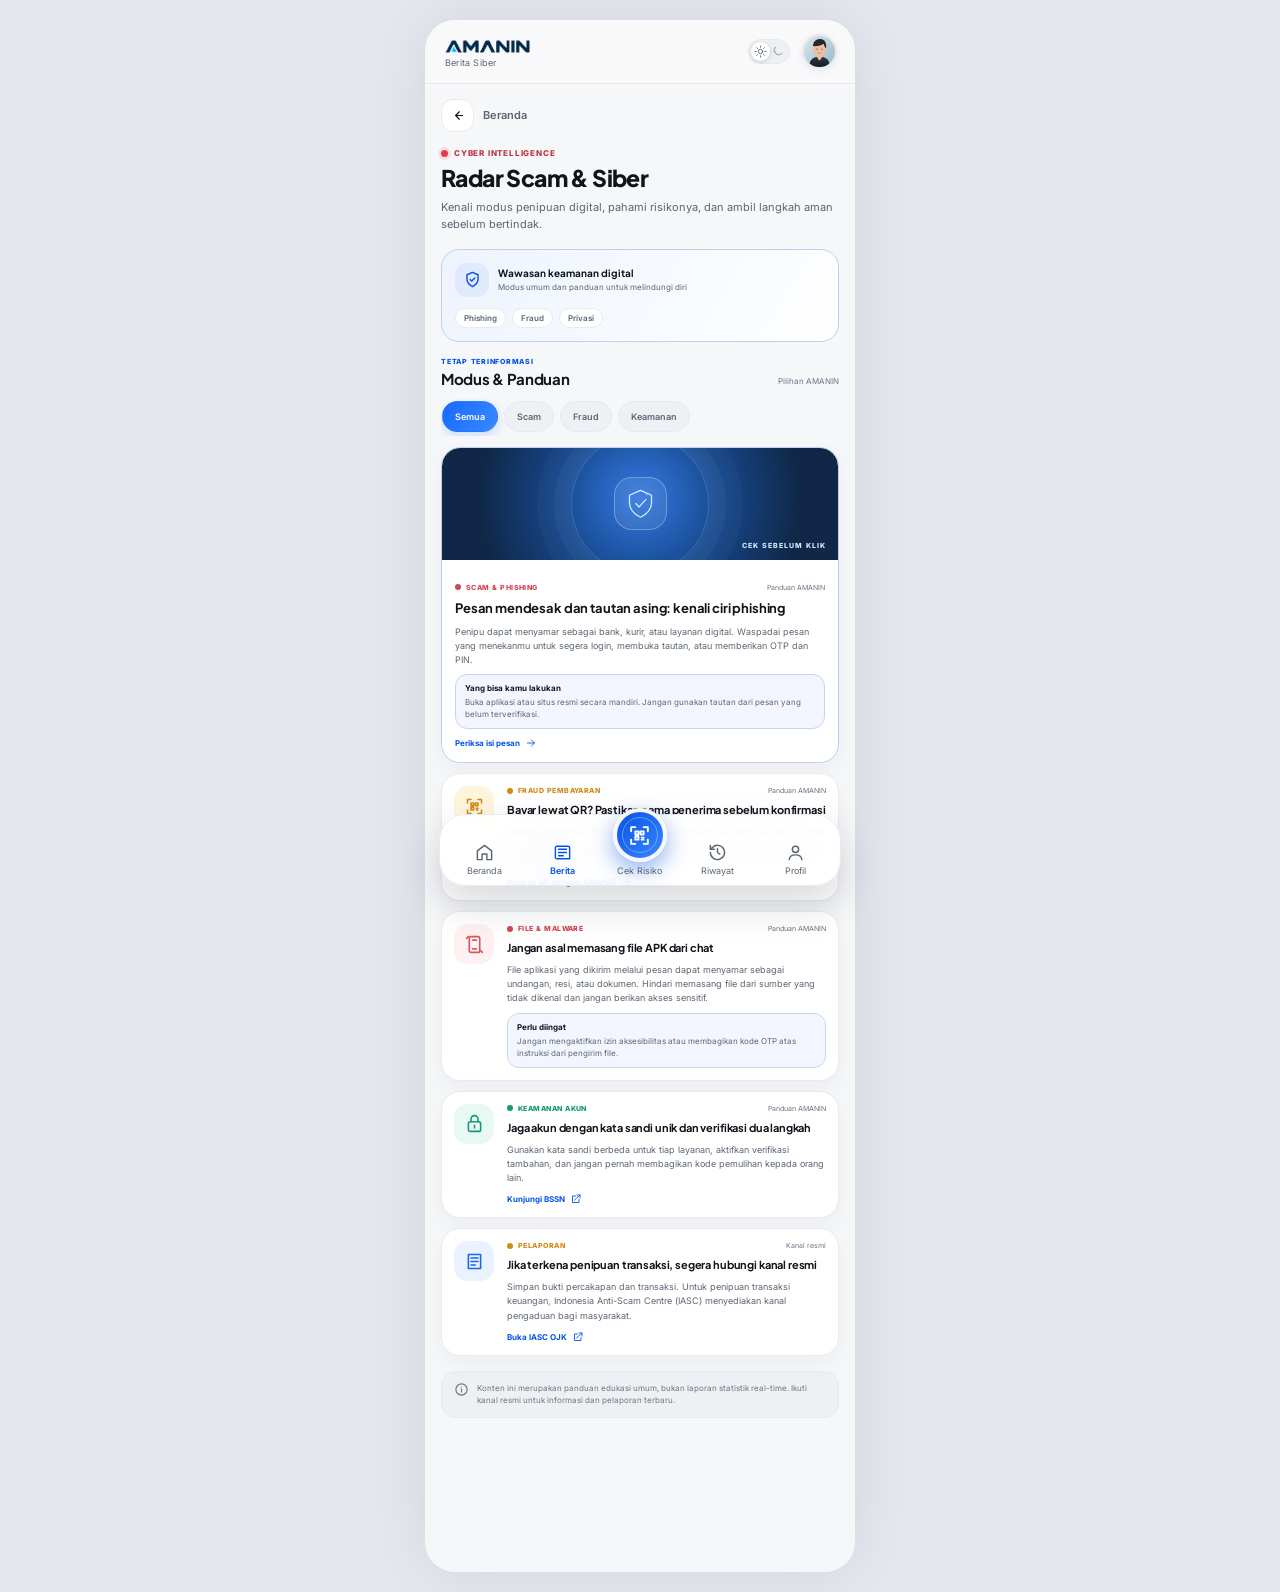
==== berita.html @ 4732bcdd "banyak" ====
<!doctype html>
<html lang="id">
  <head>
    <meta charset="utf-8">
    <meta name="viewport" content="width=device-width, initial-scale=1">
    <meta name="theme-color" content="#080b10" media="(prefers-color-scheme: dark)">
    <meta name="theme-color" content="#f6f7f9" media="(prefers-color-scheme: light)">
    <meta name="description" content="Radar scam, fraud, phishing, dan panduan keamanan digital dari AMANIN.">
    <title>Berita Siber — AMANIN</title>
    <link rel="preconnect" href="https://fonts.googleapis.com">
    <link rel="preconnect" href="https://fonts.gstatic.com" crossorigin>
    <link href="https://fonts.googleapis.com/css2?family=Inter:wght@400;500;600;700&family=Plus+Jakarta+Sans:wght@500;600;700;800&display=swap" rel="stylesheet">
    <link rel="stylesheet" href="css/styles.css">
    <link rel="stylesheet" href="css/news.css">
    <link rel="stylesheet" href="css/auth.css">
  </head>
  <body>
    <div class="app news-app">
      <input class="theme-checkbox" type="checkbox" id="theme-toggle">
      <script>try{if(localStorage.getItem("amanin_theme")==="dark")document.getElementById("theme-toggle").checked=true;}catch(e){}</script>
      <header class="topbar">
        <a class="brand" href="dashboard.html" aria-label="AMANIN, kembali ke beranda">
          <span class="brand-logo-frame"><img class="brand-logo" src="assets/amanin-wordmark-transparent.png" alt="AMANIN"></span>
          <span class="brand-copy"><small>Berita Siber</small></span>
        </a>
        <div class="topbar-actions">
          <label class="theme-toggle" for="theme-toggle" title="Mode gelap">
            <span class="theme-switch" aria-hidden="true">
              <svg class="sun-icon" viewBox="0 0 24 24"><circle cx="12" cy="12" r="4"/><path d="M12 2v2m0 16v2M4.93 4.93l1.42 1.42m11.3 11.3 1.42 1.42M2 12h2m16 0h2M4.93 19.07l1.42-1.42m11.3-11.3 1.42-1.42"/></svg>
              <svg class="moon-icon" viewBox="0 0 24 24"><path d="M20.5 15.5A8.5 8.5 0 0 1 8.5 3.5 8.5 8.5 0 1 0 20.5 15.5Z"/></svg>
              <span class="switch-knob"></span>
            </span>
          </label>
          <a class="profile" href="dashboard.html#profil" aria-label="Buka profil"><img src="assets/avatar.svg" alt=""></a>
        </div>
      </header>

      <main class="news-main">
        <div class="news-content">
          <a class="back-link" href="dashboard.html">
            <svg viewBox="0 0 24 24" aria-hidden="true"><path d="m15 18-6-6 6-6"/><path d="M9 12h11"/></svg>
            <span>Beranda</span>
          </a>

          <section class="news-intro" aria-labelledby="news-page-title">
            <span class="news-live-label"><i></i> CYBER INTELLIGENCE</span>
            <h1 id="news-page-title">Radar Scam &amp; Siber</h1>
            <p>Kenali modus penipuan digital, pahami risikonya, dan ambil langkah aman sebelum bertindak.</p>
          </section>

          <section class="news-briefing" aria-label="Ringkasan kategori berita">
            <div class="briefing-heading">
              <span class="briefing-icon"><svg viewBox="0 0 24 24" aria-hidden="true"><path d="M12 3 19 6v5c0 4.6-2.9 7.8-7 10-4.1-2.2-7-5.4-7-10V6l7-3Z"/><path d="m9 12 2 2 4-4"/></svg></span>
              <span><strong>Wawasan keamanan digital</strong><small>Modus umum dan panduan untuk melindungi diri</small></span>
            </div>
            <div class="briefing-tags"><span>Phishing</span><span>Fraud</span><span>Privasi</span></div>
          </section>

          <section class="news-feed" aria-labelledby="news-feed-title">
            <div class="news-feed-heading">
              <div><span class="news-kicker">TETAP TERINFORMASI</span><h2 id="news-feed-title">Modus &amp; Panduan</h2></div>
              <span class="news-feed-note">Pilihan AMANIN</span>
            </div>
            <div class="news-filters" role="group" aria-label="Filter berita">
              <button class="news-filter is-active" type="button" data-filter="all" aria-pressed="true">Semua</button>
              <button class="news-filter" type="button" data-filter="scam" aria-pressed="false">Scam</button>
              <button class="news-filter" type="button" data-filter="fraud" aria-pressed="false">Fraud</button>
              <button class="news-filter" type="button" data-filter="security" aria-pressed="false">Keamanan</button>
            </div>

            <div class="news-article-list" id="news-article-list">
              <article class="news-article news-article-featured" data-category="scam">
                <div class="article-visual article-visual-phishing" aria-hidden="true">
                  <span class="article-visual-orbit"></span><svg viewBox="0 0 48 48"><path d="M24 5 40 12v11c0 10-6.6 16.4-16 21C14.6 39.4 8 33 8 23V12l16-7Z"/><path d="m17 24 5 5 10-11"/><path d="M33 11h.01"/></svg>
                  <span class="visual-caption">CEK SEBELUM KLIK</span>
                </div>
                <div class="article-body">
                  <div class="article-meta"><span class="article-category category-scam"><i></i> SCAM &amp; PHISHING</span><span>Panduan AMANIN</span></div>
                  <h3>Pesan mendesak dan tautan asing: kenali ciri phishing</h3>
                  <p>Penipu dapat menyamar sebagai bank, kurir, atau layanan digital. Waspadai pesan yang menekanmu untuk segera login, membuka tautan, atau memberikan OTP dan PIN.</p>
                  <div class="article-takeaway"><strong>Yang bisa kamu lakukan</strong><span>Buka aplikasi atau situs resmi secara mandiri. Jangan gunakan tautan dari pesan yang belum terverifikasi.</span></div>
                  <a class="article-action" href="scan.html?mode=chat">Periksa isi pesan<svg viewBox="0 0 24 24" aria-hidden="true"><path d="M5 12h14m-6-6 6 6-6 6"/></svg></a>
                </div>
              </article>

              <article class="news-article" data-category="fraud">
                <div class="article-icon article-icon-qr" aria-hidden="true"><svg viewBox="0 0 24 24"><path d="M4 8V4h4m8 0h4v4M4 16v4h4m8 0h4v-4M8 8h3v3H8zm5 0h3v3h-3zm-5 5h3v3H8zm6 1h2m-2 2h2"/></svg></div>
                <div class="article-body">
                  <div class="article-meta"><span class="article-category category-fraud"><i></i> FRAUD PEMBAYARAN</span><span>Panduan AMANIN</span></div>
                  <h3>Bayar lewat QR? Pastikan nama penerima sebelum konfirmasi</h3>
                  <p>Setelah memindai QR, cocokkan nama merchant dan nominal yang muncul di aplikasi pembayaran. Batalkan transaksi jika informasinya berbeda atau terasa janggal.</p>
                  <a class="article-action" href="scan.html?mode=qr">Periksa QR dengan AMANIN<svg viewBox="0 0 24 24" aria-hidden="true"><path d="M5 12h14m-6-6 6 6-6 6"/></svg></a>
                </div>
              </article>

              <article class="news-article" data-category="scam">
                <div class="article-icon article-icon-app" aria-hidden="true"><svg viewBox="0 0 24 24"><rect x="6" y="3" width="12" height="18" rx="2"/><path d="M10 7h4m-4 10h4"/><path d="m3 5 2-2m14 16 2 2"/></svg></div>
                <div class="article-body">
                  <div class="article-meta"><span class="article-category category-scam"><i></i> FILE &amp; MALWARE</span><span>Panduan AMANIN</span></div>
                  <h3>Jangan asal memasang file APK dari chat</h3>
                  <p>File aplikasi yang dikirim melalui pesan dapat menyamar sebagai undangan, resi, atau dokumen. Hindari memasang file dari sumber yang tidak dikenal dan jangan berikan akses sensitif.</p>
                  <div class="article-takeaway"><strong>Perlu diingat</strong><span>Jangan mengaktifkan izin aksesibilitas atau membagikan kode OTP atas instruksi dari pengirim file.</span></div>
                </div>
              </article>

              <article class="news-article" data-category="security">
                <div class="article-icon article-icon-lock" aria-hidden="true"><svg viewBox="0 0 24 24"><rect x="5" y="10" width="14" height="11" rx="2"/><path d="M8 10V7a4 4 0 0 1 8 0v3m-4 4v3"/></svg></div>
                <div class="article-body">
                  <div class="article-meta"><span class="article-category category-security"><i></i> KEAMANAN AKUN</span><span>Panduan AMANIN</span></div>
                  <h3>Jaga akun dengan kata sandi unik dan verifikasi dua langkah</h3>
                  <p>Gunakan kata sandi berbeda untuk tiap layanan, aktifkan verifikasi tambahan, dan jangan pernah membagikan kode pemulihan kepada orang lain.</p>
                  <a class="article-action" href="https://www.bssn.go.id/" target="_blank" rel="noopener noreferrer">Kunjungi BSSN<svg viewBox="0 0 24 24" aria-hidden="true"><path d="M14 4h6v6m-11 4L20 4"/><path d="M18 13v6H5V6h6"/></svg></a>
                </div>
              </article>

              <article class="news-article" data-category="fraud">
                <div class="article-icon article-icon-report" aria-hidden="true"><svg viewBox="0 0 24 24"><path d="M5 4h14v16H5z"/><path d="M8 8h8m-8 4h8m-8 4h5"/></svg></div>
                <div class="article-body">
                  <div class="article-meta"><span class="article-category category-fraud"><i></i> PELAPORAN</span><span>Kanal resmi</span></div>
                  <h3>Jika terkena penipuan transaksi, segera hubungi kanal resmi</h3>
                  <p>Simpan bukti percakapan dan transaksi. Untuk penipuan transaksi keuangan, Indonesia Anti-Scam Centre (IASC) menyediakan kanal pengaduan bagi masyarakat.</p>
                  <a class="article-action" href="https://iasc.ojk.go.id/" target="_blank" rel="noopener noreferrer">Buka IASC OJK<svg viewBox="0 0 24 24" aria-hidden="true"><path d="M14 4h6v6m-11 4L20 4"/><path d="M18 13v6H5V6h6"/></svg></a>
                </div>
              </article>
            </div>
            <p class="news-empty is-hidden" id="news-empty" role="status">Belum ada artikel pada kategori ini.</p>
          </section>

          <aside class="news-source-note">
            <svg viewBox="0 0 24 24" aria-hidden="true"><circle cx="12" cy="12" r="9"/><path d="M12 11v5m0-8h.01"/></svg>
            <p>Konten ini merupakan panduan edukasi umum, bukan laporan statistik real-time. Ikuti kanal resmi untuk informasi dan pelaporan terbaru.</p>
          </aside>
        </div>
      </main>

      <nav class="bottom-nav" aria-label="Navigasi utama">
        <a class="nav-item" href="dashboard.html"><svg viewBox="0 0 24 24"><path d="m3 10 9-7 9 7v11h-6v-7H9v7H3V10Z"/></svg><span>Beranda</span></a>
        <a class="nav-item selected" href="berita.html" aria-current="page"><svg viewBox="0 0 24 24"><path d="M5 4h14a2 2 0 0 1 2 2v14H5a2 2 0 0 1-2-2V6a2 2 0 0 1 2-2Z"/><path d="M7 8h10M7 12h10m-10 4h6"/></svg><span>Berita</span></a>
        <a class="nav-item scan-nav" href="scan.html?mode=qr" aria-label="Cek Risiko"><span class="scan-nav-icon"><svg viewBox="0 0 24 24"><path d="M4 8V4h4m8 0h4v4M4 16v4h4m8 0h4v-4M8 8h3v3H8zm5 0h3v3h-3zm-5 5h3v3H8zm6 1h2m-2 2h2"/></svg></span><span>Cek Risiko</span></a>
        <a class="nav-item" href="riwayat.html"><svg viewBox="0 0 24 24"><path d="M3 12a9 9 0 1 0 2.6-6.4L3 8"/><path d="M3 3v5h5m4-1v5l3 2"/></svg><span>Riwayat</span></a>
        <a class="nav-item" href="dashboard.html#profil"><svg viewBox="0 0 24 24"><circle cx="12" cy="8" r="4"/><path d="M4 21c.5-4.2 3.1-6 8-6s7.5 1.8 8 6"/></svg><span>Profil</span></a>
      </nav>
    </div>
    <script defer src="js/ui.js"></script>
    <script defer src="js/news.js"></script>
  </body>
</html>
---- css/styles.css ----
:root {
  color-scheme: light;

  /* -- surfaces -- */
  --bg: #f6f7f9;
  --surface: #ffffff;
  --surface-strong: #ffffff;
  --surface-soft: #eef1f4;
  --surface-tint: #e4f7f3;
  --safety-tint: #eaf8f5;
  --header-surface: #f9fafbd9;
  --nav-surface: #ffffffd9;
  --card: #ffffff;
  --border: #e7eaee;
  --line: #e9ecf0;

  /* -- ink -- */
  --ink: #10151c;
  --muted: #5b6573;
  --text-muted: #5b6573;
  --text-subtle: #6b7484;

  /* -- blue brand accents; green is reserved for safe-status indicators -- */
  --cyan: #0752e7;
  --emerald: #0d9d79;
  --accent-grad: linear-gradient(135deg, #0752e7, #3887ff);
  --accent-grad-soft: linear-gradient(135deg, #0752e730, #3887ff30);
  --danger: #dc2b4e;
  --danger-tint: #fde9ed;
  --alert-bg: linear-gradient(120deg,#e7f0ff,#f1f6ff);
  --alert-ink: #14243c;
  --alert-border: #cbdaf0;
  --alert-meta: #0752e7;
  --alert-tag-bg: #d9e7fb;
  --alert-tag-ink: #344761;
  --alert-chevron: #4f6580;

  --shadow-color: 16, 24, 39;

  font-family: "Inter", Arial, sans-serif;
  font-synthesis: none;
  text-rendering: optimizeLegibility;
  -webkit-font-smoothing: antialiased;
  -moz-osx-font-smoothing: grayscale;
}

* { box-sizing: border-box; }
html { min-width: 320px; scroll-behavior: smooth; }
body { margin: 0; color: var(--ink); background: #e4e8ee; }
a { color: inherit; text-decoration: none; }
svg { display: block; width: 1.3rem; height: 1.3rem; fill: none; stroke: currentColor; stroke-width: 1.8; stroke-linecap: round; stroke-linejoin: round; }

@media (prefers-reduced-motion: reduce) {
  * { animation-duration: .001ms !important; animation-iteration-count: 1 !important; transition-duration: .001ms !important; scroll-behavior: auto !important; }
}

.app {
  width: min(100%, 430px);
  min-height: 100vh;
  min-height: 100dvh;
  margin: 0 auto;
  position: relative;
  overflow: clip;
  color: var(--ink);
  background: var(--bg);
  box-shadow: 0 0 60px rgba(8, 11, 16, .08);
}
.theme-checkbox {
  position: absolute;
  width: 1px;
  height: 1px;
  overflow: hidden;
  clip: rect(0,0,0,0);
  white-space: nowrap;
  clip-path: inset(50%);
}

/* -------- dark mode: deep slate canvas with blue brand accents -------- */
.app:has(#theme-toggle:checked) {
  color-scheme: dark;
  --bg: #080b10;
  --surface: #0f141b;
  --surface-strong: #121823;
  --surface-soft: #11161f;
  --surface-tint: #101f3d;
  --safety-tint: #10203a;
  --header-surface: #0a0e14d9;
  --nav-surface: #0c1119d9;
  --card: #121825;
  --border: #1d2531;
  --line: #1d2531;

  --ink: #eef3f8;
  --muted: #8c99a9;
  --text-muted: #94a1b1;
  --text-subtle: #8290a1;

  --cyan: #58a0ff;
  --emerald: #3ce8ac;
  --accent-grad: linear-gradient(135deg, #1769ff, #55a5ff);
  --accent-grad-soft: linear-gradient(135deg, #1769ff30, #55a5ff20);
  --danger: #ff5c7a;
  --danger-tint: #2a131a;
  --alert-bg: linear-gradient(120deg,#0b1220,#0d1a2c);
  --alert-ink: #eef4fa;
  --alert-border: #1b2d44;
  --alert-meta: #58a0ff;
  --alert-tag-bg: #ffffff16;
  --alert-tag-ink: #c6d3e3;
  --alert-chevron: #7f93ab;

  --shadow-color: 0, 0, 0;
}

/* -------- type scale -------- */
.welcome h1, .section-heading h2, .hero-card h2, .insight-title h2,
.safety-heading strong, .category-card strong, .recent-copy strong,
.education-copy strong, .score-ring span {
  font-family: "Plus Jakarta Sans", sans-serif;
}

.topbar {
  height: 64px;
  position: sticky;
  z-index: 5;
  top: 0;
  display: flex;
  align-items: center;
  justify-content: space-between;
  padding: 0 20px;
  background: var(--header-surface);
  border-bottom: 1px solid var(--border);
  backdrop-filter: blur(20px) saturate(140%);
  -webkit-backdrop-filter: blur(20px) saturate(140%);
}
.brand { display: flex; flex-direction: column; align-items: flex-start; gap: 3px; }
.brand-logo-frame { display: block; padding: 2px 0; }
.brand-logo { display: block; width: 92px; height: auto; }
#theme-toggle:checked ~ .topbar .brand-logo { filter: brightness(0) saturate(100%) invert(37%) sepia(92%) saturate(3310%) hue-rotate(211deg) brightness(101%) contrast(104%); }
.brand-copy { display: grid; gap: 2px; }
.brand-copy small { display: flex; align-items: center; gap: 6px; color: var(--text-muted); font-size: 9px; letter-spacing: .2px; line-height: 1; }
.brand-copy i { width: 6px; height: 6px; border-radius: 50%; background: var(--cyan); box-shadow: 0 0 6px color-mix(in srgb, var(--cyan) 70%, transparent); }
.active-pill i { width: 6px; height: 6px; border-radius: 50%; background: var(--emerald); box-shadow: 0 0 6px color-mix(in srgb, var(--emerald) 70%, transparent); }
.topbar-actions { display: flex; align-items: center; gap: 14px; }
.theme-toggle { display: flex; align-items: center; color: var(--text-muted); cursor: pointer; user-select: none; }
.theme-switch { position: relative; width: 42px; height: 25px; display: flex; align-items: center; justify-content: space-between; padding: 0 5px; border: 1px solid var(--border); border-radius: 20px; background: var(--surface-soft); transition: background .25s, border-color .25s; }
.theme-switch svg { position: relative; z-index: 1; width: 13px; height: 13px; color: #596a83; }
.moon-icon { opacity: .5; }
.switch-knob { position: absolute; top: 2px; left: 2px; width: 19px; height: 19px; border-radius: 50%; background: white; box-shadow: 0 1px 4px rgba(16,21,28,.18); transition: transform .25s cubic-bezier(.4,0,.2,1); }
#theme-toggle:checked ~ .topbar .theme-switch { border-color: #27384a; background: #152130; }
#theme-toggle:checked ~ .topbar .switch-knob { transform: translateX(17px); background: #1b2635; box-shadow: 0 0 0 1px #58a0ff40, 0 1px 4px rgba(0,0,0,.3); }
#theme-toggle:checked ~ .topbar .sun-icon { opacity: .4; color: #6c7a8c; }
#theme-toggle:checked ~ .topbar .moon-icon { opacity: 1; color: #58a0ff; }
#theme-toggle:focus-visible ~ .topbar .theme-toggle { outline: 2px solid var(--cyan); outline-offset: 4px; border-radius: 5px; }
.landing-return { width: 31px; height: 31px; display: grid; flex: 0 0 auto; place-items: center; border: 1px solid var(--border); border-radius: 50%; color: var(--text-muted); background: var(--surface-soft); transition: color .2s, border-color .2s, transform .2s; }
.landing-return svg { width: 15px; height: 15px; }
.landing-return:hover { color: var(--cyan); border-color: var(--cyan); transform: translateY(-1px); }
.landing-return:focus-visible { outline: 2px solid var(--cyan); outline-offset: 3px; }
.profile { width: 31px; height: 31px; overflow: hidden; border-radius: 50%; box-shadow: 0 0 0 2px var(--border), 0 2px 8px rgba(var(--shadow-color), .12); }
.profile img { width: 100%; height: 100%; display: block; }

main { padding-bottom: 128px; }
.back-link { width: fit-content; min-height: 36px; display: inline-flex; align-items: center; gap: 9px; color: var(--text-muted); font-size: 11px; font-weight: 600; transition: color .2s; }
.back-link:hover { color: var(--cyan); }
.back-link svg { box-sizing: content-box; width: 15px; height: 15px; padding: 8px; border: 1px solid var(--border); border-radius: 12px; color: var(--ink); background: var(--surface-strong); transition: transform .2s, border-color .2s, color .2s; }
.back-link:hover svg { transform: translateX(-2px); border-color: var(--cyan); color: var(--cyan); }
.page-content { display: flex; flex-direction: column; gap: 22px; padding: 14px 16px 28px; }

.welcome { display: flex; justify-content: space-between; align-items: center; gap: 12px; min-height: 38px; }
.welcome h1 { font-size: 22px; font-weight: 700; line-height: 1.3; letter-spacing: -.5px; }
.welcome h1 span { display: inline-block; font-size: 20px; }
.welcome p { margin: 4px 0 0; color: var(--text-muted); font-size: 13px; line-height: 1.5; letter-spacing: .1px; }
.shield-badge { position: relative; flex: 0 0 44px; width: 44px; height: 44px; display: grid; place-items: center; border-radius: 16px; color: var(--cyan); background: var(--surface-tint); box-shadow: inset 0 0 0 1px color-mix(in srgb, var(--cyan) 22%, transparent); }
.shield-badge svg { width: 22px; height: 22px; }
.shield-badge i { position: absolute; top: -2px; right: -2px; width: 12px; height: 12px; border: 2px solid var(--bg); border-radius: 50%; background: var(--accent-grad); }

/* -------- bento cards: consistent rounded-3xl + floating shadow -------- */
.safety-card, .category-card, .recent-card, .insight-card, .education-card, .hero-card {
  box-shadow:
    0 1px 2px rgba(var(--shadow-color), .04),
    0 10px 24px rgba(var(--shadow-color), .06),
    0 28px 48px -16px rgba(var(--shadow-color), .10);
}
.app:has(#theme-toggle:checked) .safety-card,
.app:has(#theme-toggle:checked) .category-card,
.app:has(#theme-toggle:checked) .recent-card,
.app:has(#theme-toggle:checked) .insight-card,
.app:has(#theme-toggle:checked) .education-card {
  box-shadow:
    0 1px 0 rgba(255,255,255,.02) inset,
    0 14px 30px rgba(0,0,0,.35),
    0 30px 60px -20px rgba(0,0,0,.5);
}

.safety-card { min-height: 78px; display: flex; align-items: center; gap: 13px; padding: 14px 16px; border-radius: 24px; border: 1px solid var(--border); background: linear-gradient(120deg, var(--surface-strong) 46%, var(--safety-tint)); }
.score-ring { flex: 0 0 44px; width: 44px; height: 44px; display: grid; place-items: center; border-radius: 50%; background: conic-gradient(var(--cyan) 0 345deg, var(--border) 345deg); position: relative; color: var(--ink); font: 700 13px "Plus Jakarta Sans",sans-serif; }
.score-ring::before { content: ""; position: absolute; inset: 3px; border-radius: inherit; background: var(--surface-strong); }
.score-ring span { position: relative; font-variant-numeric: tabular-nums; }
.safety-copy { min-width: 0; flex: 1; }
.safety-heading { display: flex; align-items: center; gap: 7px; flex-wrap: wrap; }
.safety-heading strong { font-size: 13px; font-weight: 600; }
.active-pill { display: inline-flex; align-items: center; gap: 5px; padding: 4px 9px; border-radius: 20px; color: var(--emerald); background: color-mix(in srgb, var(--emerald) 14%, transparent); font-size: 9px; font-weight: 700; letter-spacing: .2px; white-space: nowrap; }
.active-pill i { width: 5px; height: 5px; }
.safety-copy p { margin: 4px 0 0; color: var(--text-subtle); font-size: 11px; letter-spacing: .1px; }
.safety-copy p .inline-icon { width: 13px; height: 13px; display: inline-block; margin: 0 3px -2px 0; }
.info-button { flex: 0 0 30px; width: 30px; height: 30px; display: grid; place-items: center; border-radius: 50%; color: var(--text-muted); background: var(--surface-soft); border: 1px solid var(--border); font: 600 14px "Plus Jakarta Sans",sans-serif; }

.alert-banner { min-height: 54px; display: flex; align-items: center; gap: 11px; padding: 9px 11px; border: 1px solid var(--alert-border); border-radius: 30px; color: var(--alert-ink); background: var(--alert-bg); box-shadow: inset 0 0 0 1px #ffffff24, 0 10px 24px rgba(5,10,20,.08); }
.alert-icon { flex: 0 0 32px; width: 32px; height: 32px; display: grid; place-items: center; border-radius: 50%; color: #fff; background: linear-gradient(135deg, #ff6b81, #dc2b4e); }
.alert-icon svg { width: 19px; height: 19px; }
.alert-copy { display: grid; min-width: 0; flex: 1; gap: 2px; }
.alert-meta { display: flex; align-items: center; gap: 7px; }
.alert-meta strong { color: var(--alert-meta); font-size: 9px; font-weight: 700; letter-spacing: .4px; }
.alert-meta small { padding: 2px 7px; border-radius: 8px; color: var(--alert-tag-ink); background: var(--alert-tag-bg); font-size: 8px; }
.alert-text { overflow: hidden; font-size: 10px; font-weight: 600; letter-spacing: .1px; text-overflow: ellipsis; white-space: nowrap; }
.chevron { color: var(--alert-chevron); }
.chevron svg { width: 17px; height: 17px; }

/* -------- hero scan card -------- */
.hero-card { position: relative; overflow: hidden; min-height: 240px; padding: 24px; border: 1px solid #16304a; border-radius: 28px; color: white; background:
    radial-gradient(120% 140% at 0% 0%, #102c57 0%, transparent 55%),
    linear-gradient(135deg, #060d16 0%, #0a1a2a 55%, #102b54 100%); }
.hero-glow { position: absolute; width: 220px; height: 220px; top: -80px; right: -60px; border-radius: 50%; background: radial-gradient(circle, #2878ff40, transparent 70%); filter: blur(30px); }
.hero-content { position: relative; z-index: 1; }
.ai-label { display: inline-flex; align-items: center; gap: 6px; padding: 5px 11px; border-radius: 20px; color: #e0ebff; background: #ffffff14; border: 1px solid #ffffff1f; font-size: 10px; font-weight: 600; letter-spacing: .2px; }
.ai-label svg { width: 14px; height: 14px; color: #72aeff; }
.hero-card h2 { margin-top: 14px; font-size: 20px; font-weight: 700; line-height: 1.35; letter-spacing: -.3px; }
.hero-card p { max-width: 335px; margin: 10px 0 20px; color: #b9c8db; font-size: 13px; line-height: 1.55; letter-spacing: .1px; }

/* -------- glass CTA with gradient border + micro-interaction -------- */
.scan-button {
  position: relative;
  isolation: isolate;
  min-height: 50px;
  display: flex;
  justify-content: center;
  align-items: center;
  gap: 9px;
  border-radius: 26px;
  background: linear-gradient(135deg, #ffffff1c, #ffffff08);
  backdrop-filter: blur(10px);
  -webkit-backdrop-filter: blur(10px);
  color: white;
  font-size: 13.5px;
  font-weight: 700;
  letter-spacing: .15px;
  box-shadow: 0 10px 28px rgba(14, 40, 60, .4);
  transition: transform .18s cubic-bezier(.4,0,.2,1), box-shadow .18s ease;
}
.scan-button::before {
  content: "";
  position: absolute;
  inset: -1px;
  border-radius: inherit;
  padding: 1.4px;
  background: linear-gradient(135deg, #2878ff, #74b5ff);
  -webkit-mask: linear-gradient(#fff 0 0) content-box, linear-gradient(#fff 0 0);
  -webkit-mask-composite: xor;
  mask-composite: exclude;
  pointer-events: none;
}
.scan-button svg { width: 16px; height: 16px; color: #72aeff; }
.scan-button:hover { transform: translateY(-3px); box-shadow: 0 16px 34px rgba(40, 120, 255, .22); }
.scan-button:active { transform: translateY(-1px) scale(.95); }
.app:not(:has(#theme-toggle:checked)) .scan-button { color: #fff; background: linear-gradient(120deg,#32bdf5,#1767f2); box-shadow: 0 9px 24px rgba(31,126,239,.3), inset 0 1px 0 #ffffff55; }
.app:not(:has(#theme-toggle:checked)) .scan-button::before { background: linear-gradient(135deg,#9ee9ff,#77b8ff); }
.app:not(:has(#theme-toggle:checked)) .scan-button svg { color: #fff; }
.app:not(:has(#theme-toggle:checked)) .scan-button:hover { box-shadow: 0 14px 30px rgba(31,126,239,.42); }
.app:not(:has(#theme-toggle:checked)) .hero-card { border-color: #d7e8f8; color: #10243d; background: radial-gradient(120% 140% at 0% 0%,#e5f4ff 0%,transparent 58%),linear-gradient(135deg,#ffffff 0%,#f4f9ff 58%,#eaf6ff 100%); }
.app:not(:has(#theme-toggle:checked)) .hero-glow { background: radial-gradient(circle,#38a8f32b,transparent 70%); }
.app:not(:has(#theme-toggle:checked)) .hero-card .ai-label { border-color: #cfe2f3; color: #31506e; background: #ffffffb8; }
.app:not(:has(#theme-toggle:checked)) .hero-card .ai-label svg { color: #1676de; }
.app:not(:has(#theme-toggle:checked)) .hero-card p { color: #52667d; }

.section-block { display: flex; flex-direction: column; gap: 10px; }
.section-heading { display: flex; justify-content: space-between; align-items: center; gap: 8px; }
.section-heading h2 { font-size: 16px; font-weight: 700; line-height: 1.4; letter-spacing: -.2px; }
.section-heading > span { color: var(--text-muted); font-size: 10px; letter-spacing: .2px; }

.category-grid { display: grid; grid-template-columns: repeat(2,minmax(0,1fr)); gap: 11px; }
.category-card { min-width: 0; min-height: 120px; display: flex; flex-direction: column; justify-content: space-between; gap: 6px; padding: 14px; border-radius: 22px; border: 1px solid var(--border); background: var(--card); transition: transform .22s cubic-bezier(.4,0,.2,1), box-shadow .22s ease; }
.category-card:hover { transform: translateY(-3px); }
.category-top { width: 100%; display: flex; justify-content: space-between; align-items: center; margin-bottom: 4px; }
.category-icon { width: 41px; height: 41px; display: grid; place-items: center; border-radius: 14px; }
.category-icon svg { width: 22px; height: 22px; }
.lavender { color: #6e62ff; background: color-mix(in srgb, #6e62ff 14%, var(--surface-soft)); }
.aqua { color: var(--cyan); background: color-mix(in srgb, var(--cyan) 16%, var(--surface-soft)); }
.blue { color: var(--cyan); background: color-mix(in srgb, var(--cyan) 16%, var(--surface-soft)); }
.gray { color: var(--text-subtle); background: var(--surface-soft); }
.pink { color: var(--danger); background: color-mix(in srgb, var(--danger) 14%, var(--surface-soft)); }
.pale-blue { color: var(--cyan); background: color-mix(in srgb, var(--cyan) 10%, var(--surface-soft)); }
.mini-signal { display: grid; place-items: center; color: var(--text-subtle); }
.mini-signal svg { width: 15px; height: 15px; }
.mini-signal.danger { color: var(--danger); }
.mini-signal.danger svg { width: 18px; height: 18px; }
.mini-signal.verified { color: var(--cyan); }
.mini-signal.verified svg { width: 20px; height: 20px; }
.category-card strong { overflow: hidden; font: 700 12.5px "Plus Jakarta Sans",sans-serif; text-overflow: ellipsis; white-space: nowrap; }
.category-card small { overflow: hidden; color: var(--text-muted); font-size: 10px; letter-spacing: .1px; text-overflow: ellipsis; white-space: nowrap; }

.recent-section { gap: 10px; }
.section-heading > a { display: flex; align-items: center; gap: 3px; color: var(--cyan); font-size: 10px; font-weight: 600; white-space: nowrap; }
.section-heading > a svg { width: 13px; height: 13px; }
.history-clear { flex: 0 0 auto; border: 0; padding: 0; color: var(--danger); background: transparent; font: 700 10px "Inter", sans-serif; cursor: pointer; white-space: nowrap; }
.history-clear:disabled { color: var(--text-muted); cursor: default; }
.recent-list { display: grid; gap: 10px; }
.recent-card { min-width: 0; min-height: 72px; display: flex; align-items: center; gap: 10px; padding: 11px 12px; border-radius: 22px; border: 1px solid var(--border); background: var(--card); }
.recent-icon { flex: 0 0 36px; width: 36px; height: 36px; display: grid; place-items: center; border-radius: 14px; }
.recent-icon svg { width: 19px; height: 19px; }
.risk-icon { color: var(--danger); background: color-mix(in srgb, var(--danger) 14%, var(--surface-soft)); }
.safe-icon { color: var(--emerald); background: color-mix(in srgb, var(--emerald) 14%, var(--surface-soft)); }
.caution-icon { color: #975900; background: #fff0cb; }
.app:has(#theme-toggle:checked) .caution-icon { color: #ffd06b; background: #392f1d; }
.caution-pill { flex: 0 0 auto; display: inline-flex; align-items: center; gap: 5px; padding: 5px 9px; border-radius: 18px; color: #975900; background: #fff0cb; font-size: 9px; font-weight: 700; white-space: nowrap; }
.caution-pill i { width: 5px; height: 5px; border-radius: 50%; background: #975900; }
.app:has(#theme-toggle:checked) .caution-pill { color: #ffd06b; background: #392f1d; }
.app:has(#theme-toggle:checked) .caution-pill i { background: #ffd06b; }
.history-empty { margin: 0; padding: 22px 16px; border: 1px dashed var(--border); border-radius: 18px; color: var(--text-muted); background: var(--surface-soft); font-size: 11.5px; text-align: center; line-height: 1.6; }
.recent-copy { min-width: 0; flex: 1; display: grid; gap: 3px; }
.recent-copy strong { overflow: hidden; font: 600 11.5px "Plus Jakarta Sans",sans-serif; text-overflow: ellipsis; white-space: nowrap; }
.recent-copy small { display: flex; align-items: center; gap: 6px; color: var(--text-subtle); font-size: 9px; }
.recent-copy small i { width: 4px; height: 4px; flex: 0 0 4px; border-radius: 50%; background: var(--text-subtle); opacity: .5; }
.recent-copy em { overflow: hidden; color: var(--text-subtle); font-style: normal; text-overflow: ellipsis; white-space: nowrap; }
.risk-pill,.safe-pill { flex: 0 0 auto; display: inline-flex; align-items: center; gap: 5px; padding: 5px 9px; border-radius: 18px; font-size: 9px; font-weight: 700; white-space: nowrap; }
.risk-pill { color: var(--danger); background: var(--danger-tint); }
.risk-pill i { width: 5px; height: 5px; border-radius: 50%; background: var(--danger); }
.safe-pill { color: var(--emerald); background: color-mix(in srgb, var(--emerald) 14%, transparent); }
.safe-pill i { width: 5px; height: 5px; border-radius: 50%; background: var(--emerald); }

.insight-card { display: grid; gap: 10px; padding: 16px; border-radius: 24px; border: 1px solid var(--border); background: var(--surface-soft); }
.insight-title { display: flex; align-items: center; gap: 8px; }
.insight-title > svg { width: 19px; height: 19px; color: var(--cyan); }
.insight-title h2 { font-size: 13px; font-weight: 700; }
.insight-body { display: flex; align-items: flex-start; gap: 11px; }
.trend-icon { flex: 0 0 34px; width: 34px; height: 34px; display: grid; place-items: center; border-radius: 12px; color: var(--cyan); background: var(--surface-strong); }
.trend-icon svg { width: 19px; height: 19px; }
.insight-body p { margin: 0; color: var(--text-muted); font-size: 12px; line-height: 1.7; letter-spacing: .1px; }
.insight-body strong { color: var(--ink); font-weight: 600; }
.insight-body b { color: var(--danger); font-weight: 600; }
.insight-footer { display: flex; align-items: center; justify-content: space-between; gap: 10px; }
.insight-footer small { color: var(--text-muted); font-size: 9px; }
.insight-footer a { display: flex; align-items: center; gap: 5px; color: var(--cyan); font-size: 9px; font-weight: 700; }

.education-card { min-height: 105px; display: flex; align-items: center; justify-content: space-between; gap: 10px; padding: 14px 16px; border: 1px solid var(--border); border-radius: 24px; background: var(--surface-strong); }
.education-copy { min-width: 0; display: grid; gap: 4px; }
.education-copy small { color: var(--cyan); font-size: 9px; font-weight: 700; letter-spacing: .6px; }
.education-copy strong { font: 700 14px "Plus Jakarta Sans",sans-serif; }
.education-copy > span { max-width: 260px; color: var(--text-muted); font-size: 10px; line-height: 1.5; letter-spacing: .1px; }
.education-card img { flex: 0 0 63px; width: 63px; height: 63px; border-radius: 18px; }

.news-section { scroll-margin-top: 78px; }
.news-section-title { display: flex; align-items: center; gap: 7px; color: var(--ink) !important; font-size: inherit !important; }
.news-section-title svg { width: 18px; height: 18px; flex: 0 0 18px; color: var(--cyan); }
.news-category { width: fit-content; display: inline-flex; align-items: center; gap: 6px; color: var(--cyan); font-size: 8px; font-weight: 800; letter-spacing: .55px; }
.news-category i { width: 6px; height: 6px; border-radius: 50%; background: currentColor; }
.news-category-report { color: var(--emerald); }
.news-preview-featured { min-width: 0; display: flex; align-items: center; gap: 13px; padding: 14px; border: 1px solid var(--border); border-radius: 20px; background: var(--card); box-shadow: 0 8px 20px rgba(var(--shadow-color),.045); transition: transform .2s,border-color .2s,box-shadow .2s; }
.news-preview-featured:hover { transform: translateY(-2px); border-color: color-mix(in srgb,var(--cyan) 32%,var(--border)); box-shadow: 0 12px 26px rgba(var(--shadow-color),.08); }
.news-preview-art { width: 56px; height: 56px; display: grid; flex: 0 0 56px; place-items: center; border: 1px solid color-mix(in srgb,var(--cyan) 12%,var(--border)); border-radius: 18px; color: var(--cyan); background: color-mix(in srgb,var(--cyan) 7%,var(--surface-strong)); }
.news-preview-art svg { width: 32px; height: 32px; }
.news-preview-copy { min-width: 0; flex: 1; display: grid; gap: 4px; }
.news-preview-copy .news-category { font-size: 8px; }
.news-preview-copy > strong { display: -webkit-box; overflow: hidden; font: 700 12px/1.4 "Plus Jakarta Sans",sans-serif; -webkit-box-orient: vertical; -webkit-line-clamp: 2; }
.news-preview-copy > span:last-child { display: -webkit-box; overflow: hidden; color: var(--text-muted); font-size: 9px; line-height: 1.45; -webkit-box-orient: vertical; -webkit-line-clamp: 2; }
.news-preview-arrow { width: 16px; height: 16px; flex: 0 0 16px; color: var(--text-subtle); }
.news-preview-row { display: flex; flex-wrap: wrap; gap: 7px; }
.news-preview-chip { min-height: 30px; display: inline-flex; align-items: center; gap: 6px; padding: 6px 10px; border: 1px solid var(--border); border-radius: 17px; color: var(--text-muted); background: var(--surface-strong); font-size: 9px; font-weight: 600; transition: border-color .2s,color .2s,background .2s; }
.news-preview-chip:hover { border-color: var(--cyan); color: var(--cyan); }
.news-chip-dot { width: 6px; height: 6px; border-radius: 50%; background: #d18b16; }
.news-chip-dot-green { background: var(--emerald); }

/* -------- floating dock navbar -------- */
.bottom-nav {
  position: fixed;
  z-index: 10;
  left: 50%;
  bottom: calc(14px + env(safe-area-inset-bottom, 0px));
  width: min(calc(100% - 28px), 402px);
  min-height: 72px;
  display: grid;
  grid-template-columns: repeat(5,1fr);
  align-items: end;
  padding: 10px 6px;
  border-radius: 26px;
  border: 1px solid var(--border);
  background: var(--nav-surface);
  box-shadow:
    0 1px 0 rgba(255,255,255,.4) inset,
    0 18px 40px rgba(var(--shadow-color), .16);
  transform: translateX(-50%);
  backdrop-filter: blur(22px) saturate(160%);
  -webkit-backdrop-filter: blur(22px) saturate(160%);
}
.app:has(#theme-toggle:checked) .bottom-nav {
  box-shadow:
    0 1px 0 rgba(255,255,255,.03) inset,
    0 18px 44px rgba(0,0,0,.5);
}
.nav-item { position: relative; min-width: 0; display: flex; flex-direction: column; align-items: center; gap: 4px; color: var(--text-muted); font-size: 9px; line-height: 1; transition: color .2s ease; }
.nav-item svg { width: 19px; height: 19px; }
.nav-item.selected { color: var(--cyan); font-weight: 600; }
.nav-dot { position: absolute; top: -2px; margin-left: 19px; width: 7px; height: 7px; border-radius: 50%; background: var(--danger); box-shadow: 0 0 0 2px var(--nav-surface); }
.scan-nav { padding-top: 0; }
.scan-nav-icon { position: relative; width: 54px; height: 54px; display: grid; place-items: center; margin-top: -34px; border: 4px solid var(--bg); border-radius: 50%; color: white; background: var(--accent-grad); box-shadow: 0 8px 22px color-mix(in srgb, var(--cyan) 45%, transparent); transition: transform .2s cubic-bezier(.4,0,.2,1); }
.scan-nav-icon::before { content: ""; position: absolute; inset: 5px; border: 1px solid #ffffff55; border-radius: 50%; }
.scan-nav-icon svg { position: relative; width: 25px; height: 25px; }
.scan-nav:active .scan-nav-icon { transform: scale(.92); }
.scan-nav > span:last-child { margin-top: 0; color: var(--text-muted); }

@media (min-width: 600px) {
  body { padding: 20px 0; }
  .app { min-height: calc(100vh - 40px); border-radius: 30px; }
  .topbar { border-radius: 30px 30px 0 0; }
}
@media (max-width: 360px) {
  .page-content { gap: 18px; padding-right: 13px; padding-left: 13px; }
  .hero-card { padding: 19px; }
  .category-card { padding: 12px; }
  .recent-card { gap: 8px; padding-right: 9px; padding-left: 9px; }
  .risk-pill,.safe-pill { gap: 4px; padding: 5px 7px; font-size: 8px; }
  .recent-copy strong { font-size: 10px; }
  .bottom-nav { width: calc(100% - 20px); padding: 9px 4px; }
}
---- css/news.css ----
.news-app { overflow: clip; }
.news-main { padding-bottom: 124px; }
.news-content { display: grid; gap: 15px; padding: 13px 16px 30px; }
.news-intro { display: grid; gap: 6px; }
.news-live-label { display: inline-flex; align-items: center; gap: 6px; color: #bd3545; font-size: 8px; font-weight: 800; letter-spacing: .8px; }
.news-live-label i { width: 7px; height: 7px; border-radius: 50%; background: #e3394f; box-shadow: 0 0 0 3px #e3394f1d; animation: live-pulse 1.6s ease-in-out infinite; }
.news-intro h1 { margin: 0; font: 800 23px/1.25 "Plus Jakarta Sans",sans-serif; letter-spacing: -.6px; }
.news-intro p { margin: 0; color: var(--text-muted); font-size: 11px; line-height: 1.6; }
.news-briefing { display: grid; gap: 11px; padding: 13px; border: 1px solid color-mix(in srgb,var(--cyan) 18%,var(--border)); border-radius: 18px; background: linear-gradient(120deg,color-mix(in srgb,var(--cyan) 7%,var(--surface-strong)),var(--surface-strong)); }
.briefing-heading { display: flex; align-items: center; gap: 9px; }
.briefing-icon { width: 34px; height: 34px; display: grid; flex: 0 0 34px; place-items: center; border-radius: 12px; color: var(--cyan); background: color-mix(in srgb,var(--cyan) 12%,var(--surface-strong)); }
.briefing-icon svg { width: 19px; height: 19px; }
.briefing-heading > span:last-child { min-width: 0; display: grid; gap: 3px; }
.briefing-heading strong { font: 700 10px "Plus Jakarta Sans",sans-serif; }
.briefing-heading small { color: var(--text-muted); font-size: 8px; line-height: 1.4; }
.briefing-tags { display: flex; flex-wrap: wrap; gap: 6px; }
.briefing-tags span { padding: 4px 8px; border: 1px solid var(--border); border-radius: 13px; color: var(--text-muted); background: var(--surface-strong); font-size: 8px; font-weight: 600; }
.news-feed { display: grid; gap: 11px; }
.news-feed-heading { display: flex; align-items: end; justify-content: space-between; gap: 8px; }
.news-feed-heading > div { display: grid; gap: 3px; }
.news-kicker { color: var(--cyan); font-size: 7px; font-weight: 800; letter-spacing: .75px; }
.news-feed-heading h2 { margin: 0; font: 700 15px "Plus Jakarta Sans",sans-serif; letter-spacing: -.3px; }
.news-feed-note { padding-bottom: 2px; color: var(--text-subtle); font-size: 8px; }
.news-filters { display: flex; gap: 6px; overflow-x: auto; padding: 2px 1px 4px; scrollbar-width: none; }
.news-filters::-webkit-scrollbar { display: none; }
.news-filter { min-height: 31px; flex: 0 0 auto; padding: 0 12px; border: 1px solid var(--border); border-radius: 20px; color: var(--text-muted); background: var(--surface-soft); font: 600 9px "Inter",sans-serif; cursor: pointer; transition: color .18s,background .18s,border-color .18s,transform .18s; }
.news-filter:hover { transform: translateY(-1px); border-color: color-mix(in srgb,var(--cyan) 40%,var(--border)); }
.news-filter.is-active { border-color: transparent; color: #fff; background: linear-gradient(120deg,#1769ff,#3989ff); box-shadow: 0 4px 12px #1769ff30; }
.news-article-list { display: grid; gap: 10px; }
.news-article { min-width: 0; overflow: hidden; display: grid; grid-template-columns: 43px minmax(0,1fr); align-items: start; gap: 10px; padding: 12px; border: 1px solid var(--border); border-radius: 19px; background: var(--surface-strong); box-shadow: 0 8px 22px rgba(var(--shadow-color),.045); animation: article-in .3s ease both; }
.news-article-featured { grid-template-columns: 1fr; padding: 0; border-color: color-mix(in srgb,var(--cyan) 18%,var(--border)); }
.article-visual { position: relative; overflow: hidden; min-height: 112px; display: grid; place-items: center; border-radius: 18px 18px 0 0; color: #d9edff; background: radial-gradient(circle at 50% 45%,#367ee9 0,#17498e 38%,#102747 78%); }
.article-visual::after { position: absolute; inset: 0; background: linear-gradient(115deg,transparent 20%,#ffffff20 48%,transparent 72%); content: ""; transform: translateX(-100%); animation: visual-shimmer 4s ease-in-out infinite; }
.article-visual svg { position: relative; z-index: 1; width: 53px; height: 53px; padding: 9px; border: 1px solid #ffffff45; border-radius: 18px; background: #ffffff14; filter: drop-shadow(0 8px 18px #00143a70); }
.article-visual-orbit { position: absolute; width: 138px; height: 138px; border: 1px solid #9bd5ff38; border-radius: 50%; box-shadow: 0 0 0 17px #ffffff08,0 0 0 34px #ffffff06; }
.visual-caption { position: absolute; right: 12px; bottom: 10px; z-index: 2; color: #d4e8ff; font-size: 7px; font-weight: 800; letter-spacing: 1px; }
.article-body { min-width: 0; display: grid; align-content: start; gap: 7px; }
.news-article-featured .article-body { padding: 13px; }
.article-meta { display: flex; align-items: center; justify-content: space-between; gap: 6px; color: var(--text-subtle); font-size: 7px; }
.article-category { width: fit-content; display: inline-flex; align-items: center; gap: 5px; color: var(--cyan); font-size: 7px; font-weight: 800; letter-spacing: .45px; }
.article-category i { width: 6px; height: 6px; border-radius: 50%; background: currentColor; }
.category-scam { color: #d34552; }
.category-fraud { color: #d18b16; }
.category-security { color: #159875; }
.article-body h3 { margin: 0; font: 700 11px/1.45 "Plus Jakarta Sans",sans-serif; letter-spacing: -.15px; }
.news-article-featured .article-body h3 { font-size: 13px; }
.article-body > p { margin: 0; color: var(--text-muted); font-size: 9px; line-height: 1.58; }
.article-takeaway { display: grid; gap: 3px; padding: 8px 9px; border: 1px solid color-mix(in srgb,var(--cyan) 14%,var(--border)); border-radius: 12px; background: color-mix(in srgb,var(--cyan) 5%,var(--surface-strong)); }
.article-takeaway strong { color: var(--ink); font-size: 8px; }
.article-takeaway span { color: var(--text-muted); font-size: 8px; line-height: 1.5; }
.article-action { width: fit-content; display: inline-flex; align-items: center; gap: 5px; margin-top: 1px; color: var(--cyan); font-size: 8px; font-weight: 700; }
.article-action svg { width: 12px; height: 12px; }
.article-icon { width: 40px; height: 40px; display: grid; place-items: center; border-radius: 14px; background: color-mix(in srgb,var(--cyan) 11%,var(--surface-soft)); }
.article-icon svg { width: 21px; height: 21px; }
.article-icon-qr { color: #d18b16; background: #fff4dc; }
.article-icon-app { color: #dc5360; background: #fff0f1; }
.article-icon-lock { color: #169875; background: #e8f8f2; }
.article-icon-report { color: #1769e8; background: #eaf1ff; }
.news-empty { margin: 0; padding: 20px 12px; border: 1px dashed var(--border); border-radius: 15px; color: var(--text-muted); font-size: 10px; text-align: center; }
.news-source-note { display: flex; align-items: flex-start; gap: 8px; padding: 10px 12px; border: 1px solid var(--border); border-radius: 14px; background: var(--surface-soft); }
.news-source-note > svg { width: 15px; height: 15px; flex: 0 0 15px; color: var(--text-subtle); }
.news-source-note p { margin: 0; color: var(--text-subtle); font-size: 8px; line-height: 1.55; }
.news-app:has(#theme-toggle:checked) .news-briefing { border-color: #1a304a; background: linear-gradient(120deg,#101f32,#101722); }
.news-app:has(#theme-toggle:checked) .news-filter.is-active { color: #081321; background: linear-gradient(120deg,#62b2ff,#8acaff); }
.news-app:has(#theme-toggle:checked) .article-visual { background: radial-gradient(circle at 50% 45%,#2865bf 0,#143568 42%,#0c1a31 80%); }
.news-app:has(#theme-toggle:checked) .article-icon-qr { color: #ffd06b; background: #392f1d; }
.news-app:has(#theme-toggle:checked) .article-icon-app { color: #ff8290; background: #3a2029; }
.news-app:has(#theme-toggle:checked) .article-icon-lock { color: #54d7aa; background: #12352f; }
.news-app:has(#theme-toggle:checked) .article-icon-report { color: #83b4ff; background: #13294a; }
.news-app:has(#theme-toggle:checked) .article-takeaway { border-color: #1e3753; background: #101f32; }
.news-app:has(#theme-toggle:checked) .news-source-note { border-color: var(--border); }
.news-empty.is-hidden { display: none; }
@keyframes live-pulse { to { box-shadow: 0 0 0 5px #e3394f08; } }
@keyframes article-in { from { opacity: .6; transform: translateY(4px); } to { opacity: 1; transform: translateY(0); } }
@keyframes visual-shimmer { 0%,35% { transform: translateX(-100%); } 70%,100% { transform: translateX(100%); } }
@media (max-width: 360px) {
  .news-content { gap: 13px; padding-right: 13px; padding-left: 13px; }
  .news-article:not(.news-article-featured) { grid-template-columns: 36px minmax(0,1fr); gap: 8px; padding: 10px; }
  .article-icon { width: 35px; height: 35px; border-radius: 12px; }
  .article-icon svg { width: 19px; height: 19px; }
}
@media (prefers-reduced-motion: reduce) {
  .news-live-label i,.article-visual::after,.news-article { animation: none; }
  .news-filter { transition: none; }
}
---- css/auth.css ----
.profile:is(button) {
  display: block;
  padding: 0;
  border: 0;
  background: transparent;
  cursor: pointer;
}
.profile:is(button) img { object-fit: cover; }
.profile:is(button):focus-visible { outline: 2px solid #58a0ff; outline-offset: 3px; }

.account-page {
  min-height: 100vh;
  min-height: 100dvh;
  padding: 0;
  color: #10223d;
  background:
    radial-gradient(ellipse at 12% 15%, #d7eaff 0, transparent 34%),
    radial-gradient(ellipse at 92% 82%, #e0ebfb 0, transparent 30%),
    #f4f7fb;
}

.account-page-main {
  width: min(100% - 32px, 440px);
  min-height: 100vh;
  min-height: 100dvh;
  display: flex;
  flex-direction: column;
  justify-content: center;
  margin: 0 auto;
  padding: 34px 0;
}

.account-brand {
  width: fit-content;
  display: inline-flex;
  margin: 0 auto 24px;
}

.account-brand img { width: 142px; height: auto; }

.account-card {
  padding: clamp(24px, 7vw, 38px);
  border: 1px solid #e1e8f2;
  border-radius: 24px;
  background: #ffffffed;
  box-shadow: 0 24px 70px #17395c17;
}

.account-kicker { color: #176cf1; font-size: 9px; font-weight: 800; letter-spacing: .16em; }
.account-card h1, .account-dialog h2 { margin: 10px 0 8px; font: 800 clamp(27px, 7vw, 36px)/1.12 "Plus Jakarta Sans", sans-serif; letter-spacing: -.06em; }
.account-description { margin: 0 0 23px; color: #64748b; font-size: 13px; line-height: 1.65; }
.account-form { display: grid; gap: 14px; }
.account-field { display: grid; gap: 7px; color: #34445c; font-size: 11px; font-weight: 700; }
.account-field input { width: 100%; min-height: 46px; padding: 0 13px; border: 1px solid #d9e2ed; border-radius: 12px; outline: none; color: #10223d; background: #fff; font: 500 13px "Inter", sans-serif; }
.account-field input:focus { border-color: #438bf0; box-shadow: 0 0 0 3px #438bf01c; }
.account-field input::placeholder { color: #9aa8b9; }
.account-status { min-height: 0; margin: -5px 0 0; color: #b4233e; font-size: 11px; line-height: 1.45; }
.account-status:empty { display: none; }
.account-status[data-state="success"] { color: #087a57; }
.account-submit, .account-guest { min-height: 48px; display: inline-flex; align-items: center; justify-content: center; padding: 0 16px; border: 0; border-radius: 13px; font: 800 11px "Inter", sans-serif; cursor: pointer; transition: transform .2s ease, background .2s ease; }
.account-submit { color: #fff; background: linear-gradient(135deg, #0752e7, #3887ff); box-shadow: 0 9px 22px #0752e72b; }
.account-submit:hover, .account-guest:hover { transform: translateY(-1px); }
.account-divider { display: flex; align-items: center; gap: 12px; margin: 19px 0; color: #8190a3; font-size: 10px; }
.account-divider::before, .account-divider::after { height: 1px; flex: 1; content: ""; background: #e5ebf2; }
.account-guest { width: 100%; border: 1px solid #d9e2ed; color: #18314e; background: #fff; }
.account-back-link { display: block; width: fit-content; margin: 20px auto 0; color: #5e7087; font-size: 11px; font-weight: 600; }
.account-back-link:hover, .account-text-link:hover { color: #176cf1; }

.account-dialog {
  width: min(100% - 30px, 420px);
  max-width: 420px;
  max-height: min(90dvh, 680px);
  padding: 0;
  overflow: auto;
  border: 1px solid #e1e8f2;
  border-radius: 22px;
  color: #10223d;
  background: #fff;
  box-shadow: 0 28px 90px #07182b42;
}
.account-dialog { transform-origin: center center; }
.account-dialog::backdrop { background: #07182b80; backdrop-filter: blur(4px); }
.account-dialog[open] { animation: account-dialog-in .46s cubic-bezier(.22,1,.36,1) both; }
.account-dialog[open]::backdrop { animation: account-backdrop-in .3s ease-out both; }
.account-dialog.is-closing { animation: account-dialog-out .24s cubic-bezier(.4,0,1,1) forwards; }
.account-dialog .account-form { gap: 13px; padding: 25px; }
.account-dialog-heading { display: flex; align-items: flex-start; justify-content: space-between; gap: 12px; }
.account-dialog-heading h2 { margin: 6px 0 0; font-size: 24px; }
.dialog-close { width: 34px; height: 34px; display: grid; flex: 0 0 auto; place-items: center; border: 1px solid #e1e8f2; border-radius: 50%; color: #55667b; background: #f7f9fc; font-size: 22px; cursor: pointer; }
.account-dialog .account-description { margin: 0; font-size: 11px; }
.avatar-editor { display: flex; align-items: center; gap: 14px; padding: 13px; border: 1px solid #e1e8f2; border-radius: 14px; background: #f8fafd; }
.avatar-editor:has(.avatar-file-input:focus-visible) { outline: 2px solid #438bf0; outline-offset: 3px; }
.avatar-editor > img { width: 62px; height: 62px; flex: 0 0 62px; border: 2px solid #fff; border-radius: 50%; object-fit: cover; box-shadow: 0 2px 9px #10223d20; }
.avatar-editor-copy { min-width: 0; display: grid; gap: 4px; }
.avatar-editor-copy > strong { color: #26364a; font-size: 11px; }
.avatar-editor-copy > span { color: #718097; font-size: 9px; line-height: 1.4; }
.avatar-editor-actions { display: flex; flex-wrap: wrap; gap: 7px; margin-top: 4px; }
.avatar-upload-button, .avatar-reset-button { min-height: 29px; display: inline-flex; align-items: center; justify-content: center; padding: 0 10px; border: 1px solid #d9e2ed; border-radius: 9px; color: #176cf1; background: #fff; font: 700 9px "Inter", sans-serif; cursor: pointer; }
.avatar-reset-button { color: #65748a; }
.avatar-file-input { position: absolute; width: 1px; height: 1px; overflow: hidden; clip: rect(0,0,0,0); white-space: nowrap; clip-path: inset(50%); }
.username-hint { margin: -9px 0 0; color: #7d8ba0; font-size: 9px; line-height: 1.5; }
.account-dialog-actions { display: flex; flex-wrap: wrap; align-items: center; justify-content: space-between; gap: 10px; padding-top: 4px; }
.account-text-link, .account-logout { border: 0; color: #176cf1; background: transparent; font: 700 10px "Inter", sans-serif; cursor: pointer; }
.account-logout { color: #be314c; }
.is-hidden { display: none !important; }

.amanin-toast {
  position: fixed;
  z-index: 1000;
  top: calc(env(safe-area-inset-top, 0px) + 76px);
  left: 50%;
  width: min(420px, calc(100vw - 28px));
  min-height: 60px;
  display: flex;
  align-items: center;
  gap: 12px;
  overflow: hidden;
  padding: 13px 17px;
  border: 1px solid #ffffff70;
  border-radius: 17px;
  color: #14243a;
  background: linear-gradient(120deg, #ffffffd9, #f4f8ffbf);
  box-shadow: 0 18px 48px #05101f24, 0 1px 0 #ffffffc9 inset;
  -webkit-backdrop-filter: blur(22px) saturate(160%);
  backdrop-filter: blur(22px) saturate(160%);
  opacity: 0;
  pointer-events: none;
  transform: translate(-50%, -16px) scale(.96);
  transition: opacity .22s ease, transform .32s cubic-bezier(.2,.8,.2,1);
}
.amanin-toast.is-visible { opacity: 1; transform: translate(-50%, 0) scale(1); }
.amanin-toast.is-leaving { opacity: 0; transform: translate(-50%, -10px) scale(.98); }
.amanin-toast[data-type="info"] { border-color: #ffffff55; }
body:has(#theme-toggle:checked) .amanin-toast { border-color: #ffffff2c; color: #f3f7ff; background: linear-gradient(120deg, #17263bd9, #0b1728c9); box-shadow: 0 18px 48px #0005, 0 1px 0 #ffffff16 inset; }
.toast-icon { width: 32px; height: 32px; flex: 0 0 32px; display: grid; place-items: center; border: 1px solid #55d8b43d; border-radius: 11px; color: #54ddb6; background: #54ddb61a; animation: toast-icon-pop .38s cubic-bezier(.18,.8,.24,1.4) both; }
.toast-icon svg { width: 17px; height: 17px; }
.amanin-toast[data-type="info"] .toast-icon { border-color: #72adff45; color: #8dc4ff; background: #72adff1c; }
.toast-message { flex: 1; font: 700 12px/1.45 "Plus Jakarta Sans", "Inter", sans-serif; letter-spacing: -.01em; }
.toast-progress { position: absolute; right: 0; bottom: 0; left: 0; height: 2px; background: linear-gradient(90deg, #42c9a4, #67a9ff); transform: scaleX(0); transform-origin: left; }
.toast-progress.is-running { animation: toast-progress var(--toast-duration, 3.2s) linear both; }
.amanin-toast[data-type="info"] .toast-progress { background: linear-gradient(90deg, #67a9ff, #a283ff); }

@keyframes account-dialog-in {
  0% { opacity: 0; transform: perspective(1400px) translateY(50px) rotateX(-55deg) scale(.82); }
  60% { opacity: 1; }
  100% { opacity: 1; transform: perspective(1400px) translateY(0) rotateX(0deg) scale(1); }
}
@keyframes account-dialog-out {
  0% { opacity: 1; transform: perspective(1400px) translateY(0) rotateX(0deg) scale(1); }
  100% { opacity: 0; transform: perspective(1400px) translateY(26px) rotateX(38deg) scale(.86); }
}
@keyframes account-backdrop-in {
  from { opacity: 0; }
  to { opacity: 1; }
}
@keyframes toast-icon-pop {
  from { opacity: 0; transform: scale(.65) rotate(-10deg); }
  to { opacity: 1; transform: scale(1) rotate(0); }
}
@keyframes toast-progress { to { transform: scaleX(0); } }

@media (max-width: 360px) {
  .account-page-main { width: min(100% - 24px, 440px); }
  .account-card { padding: 23px 19px; }
  .account-dialog .account-form { padding: 21px; }
}

@media (prefers-reduced-motion: reduce) {
  .account-dialog[open], .account-dialog.is-closing, .account-dialog[open]::backdrop { animation: none; }
  .amanin-toast, .amanin-toast.is-visible, .amanin-toast.is-leaving, .toast-icon, .toast-progress.is-running { animation: none; transition: none; }
}
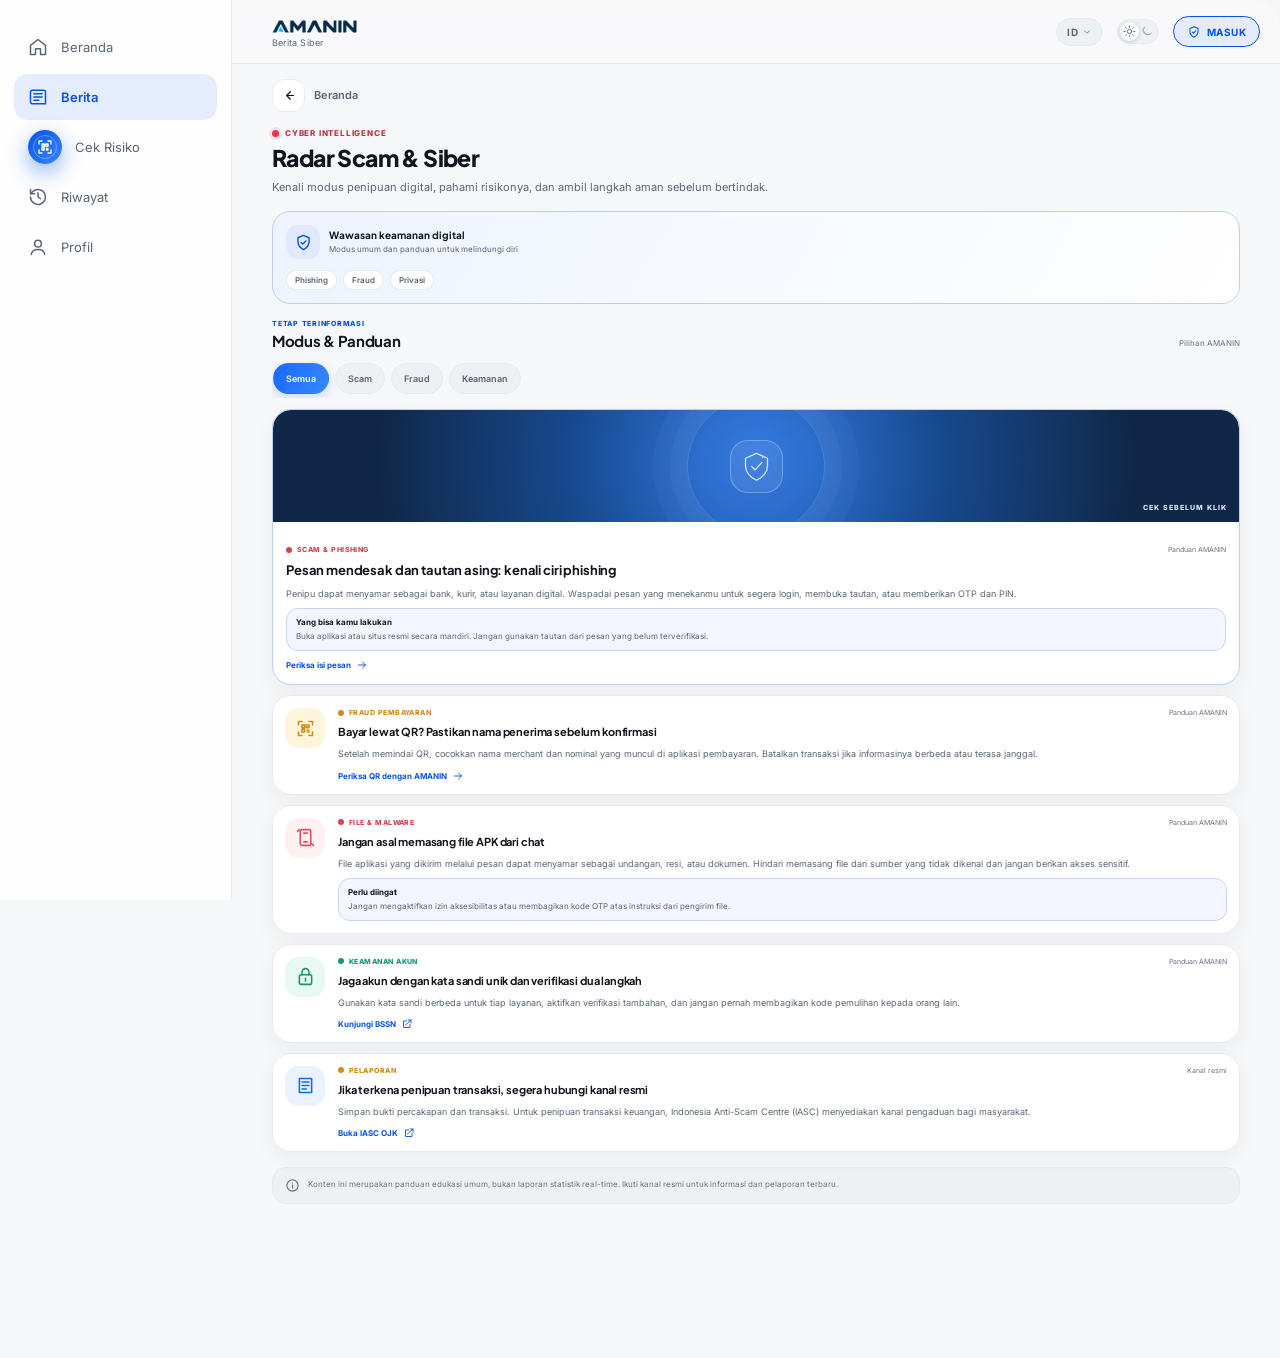
==== commit 1595f2e6: "banyak babget" ====
--- a/berita.html
+++ b/berita.html
@@ -21,9 +21,19 @@
       <header class="topbar">
         <a class="brand" href="dashboard.html" aria-label="AMANIN, kembali ke beranda">
           <span class="brand-logo-frame"><img class="brand-logo" src="assets/amanin-wordmark-transparent.png" alt="AMANIN"></span>
-          <span class="brand-copy"><small>Berita Siber</small></span>
+          <span class="brand-copy"><small data-i18n="berita.brand.sub">Berita Siber</small></span>
         </a>
         <div class="topbar-actions">
+          <div class="lang-switch">
+            <button class="lang-switch-button" type="button" aria-haspopup="listbox" aria-expanded="false">
+              <span data-lang-current>ID</span>
+              <svg viewBox="0 0 24 24" aria-hidden="true"><path d="m6 9 6 6 6-6"/></svg>
+            </button>
+            <div class="lang-switch-menu is-hidden" role="listbox">
+              <button type="button" data-lang="id" role="option" data-i18n="lang.id">Indonesia</button>
+              <button type="button" data-lang="en" role="option" data-i18n="lang.en">English</button>
+            </div>
+          </div>
           <label class="theme-toggle" for="theme-toggle" title="Mode gelap">
             <span class="theme-switch" aria-hidden="true">
               <svg class="sun-icon" viewBox="0 0 24 24"><circle cx="12" cy="12" r="4"/><path d="M12 2v2m0 16v2M4.93 4.93l1.42 1.42m11.3 11.3 1.42 1.42M2 12h2m16 0h2M4.93 19.07l1.42-1.42m11.3-11.3 1.42-1.42"/></svg>
@@ -31,6 +41,10 @@
               <span class="switch-knob"></span>
             </span>
           </label>
+          <a class="topbar-login is-hidden" id="topbar-login" href="login.html?next=dashboard.html">
+            <svg viewBox="0 0 24 24" aria-hidden="true"><path d="M12 3 19 6v5c0 4.6-2.9 7.8-7 10-4.1-2.2-7-5.4-7-10V6l7-3Z"/><path d="m9 12 2 2 4-4"/></svg>
+            <span data-i18n="nav.masuk">Masuk</span>
+          </a>
           <a class="profile" href="dashboard.html#profil" aria-label="Buka profil"><img src="assets/avatar.svg" alt=""></a>
         </div>
       </header>
@@ -39,109 +53,111 @@
         <div class="news-content">
           <a class="back-link" href="dashboard.html">
             <svg viewBox="0 0 24 24" aria-hidden="true"><path d="m15 18-6-6 6-6"/><path d="M9 12h11"/></svg>
-            <span>Beranda</span>
+            <span data-i18n="scan.back">Beranda</span>
           </a>
 
           <section class="news-intro" aria-labelledby="news-page-title">
-            <span class="news-live-label"><i></i> CYBER INTELLIGENCE</span>
-            <h1 id="news-page-title">Radar Scam &amp; Siber</h1>
-            <p>Kenali modus penipuan digital, pahami risikonya, dan ambil langkah aman sebelum bertindak.</p>
+            <span class="news-live-label"><i></i> <span data-i18n="berita.intro.kicker">CYBER INTELLIGENCE</span></span>
+            <h1 id="news-page-title" data-i18n="berita.intro.title">Radar Scam &amp; Siber</h1>
+            <p data-i18n="berita.intro.desc">Kenali modus penipuan digital, pahami risikonya, dan ambil langkah aman sebelum bertindak.</p>
           </section>
 
           <section class="news-briefing" aria-label="Ringkasan kategori berita">
             <div class="briefing-heading">
               <span class="briefing-icon"><svg viewBox="0 0 24 24" aria-hidden="true"><path d="M12 3 19 6v5c0 4.6-2.9 7.8-7 10-4.1-2.2-7-5.4-7-10V6l7-3Z"/><path d="m9 12 2 2 4-4"/></svg></span>
-              <span><strong>Wawasan keamanan digital</strong><small>Modus umum dan panduan untuk melindungi diri</small></span>
+              <span><strong data-i18n="berita.briefing.title">Wawasan keamanan digital</strong><small data-i18n="berita.briefing.desc">Modus umum dan panduan untuk melindungi diri</small></span>
             </div>
-            <div class="briefing-tags"><span>Phishing</span><span>Fraud</span><span>Privasi</span></div>
+            <div class="briefing-tags"><span data-i18n="berita.tag1">Phishing</span><span data-i18n="berita.tag2">Fraud</span><span data-i18n="berita.tag3">Privasi</span></div>
           </section>
 
           <section class="news-feed" aria-labelledby="news-feed-title">
             <div class="news-feed-heading">
-              <div><span class="news-kicker">TETAP TERINFORMASI</span><h2 id="news-feed-title">Modus &amp; Panduan</h2></div>
-              <span class="news-feed-note">Pilihan AMANIN</span>
+              <div><span class="news-kicker" data-i18n="berita.feed.kicker">TETAP TERINFORMASI</span><h2 id="news-feed-title" data-i18n="berita.feed.title">Modus &amp; Panduan</h2></div>
+              <span class="news-feed-note" data-i18n="berita.feed.note">Pilihan AMANIN</span>
             </div>
             <div class="news-filters" role="group" aria-label="Filter berita">
-              <button class="news-filter is-active" type="button" data-filter="all" aria-pressed="true">Semua</button>
-              <button class="news-filter" type="button" data-filter="scam" aria-pressed="false">Scam</button>
-              <button class="news-filter" type="button" data-filter="fraud" aria-pressed="false">Fraud</button>
-              <button class="news-filter" type="button" data-filter="security" aria-pressed="false">Keamanan</button>
+              <button class="news-filter is-active" type="button" data-filter="all" aria-pressed="true" data-i18n="berita.filter.all">Semua</button>
+              <button class="news-filter" type="button" data-filter="scam" aria-pressed="false" data-i18n="berita.filter.scam">Scam</button>
+              <button class="news-filter" type="button" data-filter="fraud" aria-pressed="false" data-i18n="berita.filter.fraud">Fraud</button>
+              <button class="news-filter" type="button" data-filter="security" aria-pressed="false" data-i18n="berita.filter.security">Keamanan</button>
             </div>
 
             <div class="news-article-list" id="news-article-list">
               <article class="news-article news-article-featured" data-category="scam">
                 <div class="article-visual article-visual-phishing" aria-hidden="true">
                   <span class="article-visual-orbit"></span><svg viewBox="0 0 48 48"><path d="M24 5 40 12v11c0 10-6.6 16.4-16 21C14.6 39.4 8 33 8 23V12l16-7Z"/><path d="m17 24 5 5 10-11"/><path d="M33 11h.01"/></svg>
-                  <span class="visual-caption">CEK SEBELUM KLIK</span>
+                  <span class="visual-caption" data-i18n="berita.a1.visual">CEK SEBELUM KLIK</span>
                 </div>
                 <div class="article-body">
-                  <div class="article-meta"><span class="article-category category-scam"><i></i> SCAM &amp; PHISHING</span><span>Panduan AMANIN</span></div>
-                  <h3>Pesan mendesak dan tautan asing: kenali ciri phishing</h3>
-                  <p>Penipu dapat menyamar sebagai bank, kurir, atau layanan digital. Waspadai pesan yang menekanmu untuk segera login, membuka tautan, atau memberikan OTP dan PIN.</p>
-                  <div class="article-takeaway"><strong>Yang bisa kamu lakukan</strong><span>Buka aplikasi atau situs resmi secara mandiri. Jangan gunakan tautan dari pesan yang belum terverifikasi.</span></div>
-                  <a class="article-action" href="scan.html?mode=chat">Periksa isi pesan<svg viewBox="0 0 24 24" aria-hidden="true"><path d="M5 12h14m-6-6 6 6-6 6"/></svg></a>
+                  <div class="article-meta"><span class="article-category category-scam"><i></i> <span data-i18n="berita.a1.cat">SCAM &amp; PHISHING</span></span><span data-i18n="berita.a1.source">Panduan AMANIN</span></div>
+                  <h3 data-i18n="berita.a1.title">Pesan mendesak dan tautan asing: kenali ciri phishing</h3>
+                  <p data-i18n="berita.a1.desc">Penipu dapat menyamar sebagai bank, kurir, atau layanan digital. Waspadai pesan yang menekanmu untuk segera login, membuka tautan, atau memberikan OTP dan PIN.</p>
+                  <div class="article-takeaway"><strong data-i18n="berita.a1.take.title">Yang bisa kamu lakukan</strong><span data-i18n="berita.a1.take.desc">Buka aplikasi atau situs resmi secara mandiri. Jangan gunakan tautan dari pesan yang belum terverifikasi.</span></div>
+                  <a class="article-action" href="scan.html?mode=chat"><span data-i18n="berita.a1.action">Periksa isi pesan</span><svg viewBox="0 0 24 24" aria-hidden="true"><path d="M5 12h14m-6-6 6 6-6 6"/></svg></a>
                 </div>
               </article>
 
               <article class="news-article" data-category="fraud">
                 <div class="article-icon article-icon-qr" aria-hidden="true"><svg viewBox="0 0 24 24"><path d="M4 8V4h4m8 0h4v4M4 16v4h4m8 0h4v-4M8 8h3v3H8zm5 0h3v3h-3zm-5 5h3v3H8zm6 1h2m-2 2h2"/></svg></div>
                 <div class="article-body">
-                  <div class="article-meta"><span class="article-category category-fraud"><i></i> FRAUD PEMBAYARAN</span><span>Panduan AMANIN</span></div>
-                  <h3>Bayar lewat QR? Pastikan nama penerima sebelum konfirmasi</h3>
-                  <p>Setelah memindai QR, cocokkan nama merchant dan nominal yang muncul di aplikasi pembayaran. Batalkan transaksi jika informasinya berbeda atau terasa janggal.</p>
-                  <a class="article-action" href="scan.html?mode=qr">Periksa QR dengan AMANIN<svg viewBox="0 0 24 24" aria-hidden="true"><path d="M5 12h14m-6-6 6 6-6 6"/></svg></a>
+                  <div class="article-meta"><span class="article-category category-fraud"><i></i> <span data-i18n="berita.a2.cat">FRAUD PEMBAYARAN</span></span><span data-i18n="berita.a2.source">Panduan AMANIN</span></div>
+                  <h3 data-i18n="berita.a2.title">Bayar lewat QR? Pastikan nama penerima sebelum konfirmasi</h3>
+                  <p data-i18n="berita.a2.desc">Setelah memindai QR, cocokkan nama merchant dan nominal yang muncul di aplikasi pembayaran. Batalkan transaksi jika informasinya berbeda atau terasa janggal.</p>
+                  <a class="article-action" href="scan.html?mode=qr"><span data-i18n="berita.a2.action">Periksa QR dengan AMANIN</span><svg viewBox="0 0 24 24" aria-hidden="true"><path d="M5 12h14m-6-6 6 6-6 6"/></svg></a>
                 </div>
               </article>
 
               <article class="news-article" data-category="scam">
                 <div class="article-icon article-icon-app" aria-hidden="true"><svg viewBox="0 0 24 24"><rect x="6" y="3" width="12" height="18" rx="2"/><path d="M10 7h4m-4 10h4"/><path d="m3 5 2-2m14 16 2 2"/></svg></div>
                 <div class="article-body">
-                  <div class="article-meta"><span class="article-category category-scam"><i></i> FILE &amp; MALWARE</span><span>Panduan AMANIN</span></div>
-                  <h3>Jangan asal memasang file APK dari chat</h3>
-                  <p>File aplikasi yang dikirim melalui pesan dapat menyamar sebagai undangan, resi, atau dokumen. Hindari memasang file dari sumber yang tidak dikenal dan jangan berikan akses sensitif.</p>
-                  <div class="article-takeaway"><strong>Perlu diingat</strong><span>Jangan mengaktifkan izin aksesibilitas atau membagikan kode OTP atas instruksi dari pengirim file.</span></div>
+                  <div class="article-meta"><span class="article-category category-scam"><i></i> <span data-i18n="berita.a3.cat">FILE &amp; MALWARE</span></span><span data-i18n="berita.a3.source">Panduan AMANIN</span></div>
+                  <h3 data-i18n="berita.a3.title">Jangan asal memasang file APK dari chat</h3>
+                  <p data-i18n="berita.a3.desc">File aplikasi yang dikirim melalui pesan dapat menyamar sebagai undangan, resi, atau dokumen. Hindari memasang file dari sumber yang tidak dikenal dan jangan berikan akses sensitif.</p>
+                  <div class="article-takeaway"><strong data-i18n="berita.a3.take.title">Perlu diingat</strong><span data-i18n="berita.a3.take.desc">Jangan mengaktifkan izin aksesibilitas atau membagikan kode OTP atas instruksi dari pengirim file.</span></div>
                 </div>
               </article>
 
               <article class="news-article" data-category="security">
                 <div class="article-icon article-icon-lock" aria-hidden="true"><svg viewBox="0 0 24 24"><rect x="5" y="10" width="14" height="11" rx="2"/><path d="M8 10V7a4 4 0 0 1 8 0v3m-4 4v3"/></svg></div>
                 <div class="article-body">
-                  <div class="article-meta"><span class="article-category category-security"><i></i> KEAMANAN AKUN</span><span>Panduan AMANIN</span></div>
-                  <h3>Jaga akun dengan kata sandi unik dan verifikasi dua langkah</h3>
-                  <p>Gunakan kata sandi berbeda untuk tiap layanan, aktifkan verifikasi tambahan, dan jangan pernah membagikan kode pemulihan kepada orang lain.</p>
-                  <a class="article-action" href="https://www.bssn.go.id/" target="_blank" rel="noopener noreferrer">Kunjungi BSSN<svg viewBox="0 0 24 24" aria-hidden="true"><path d="M14 4h6v6m-11 4L20 4"/><path d="M18 13v6H5V6h6"/></svg></a>
+                  <div class="article-meta"><span class="article-category category-security"><i></i> <span data-i18n="berita.a4.cat">KEAMANAN AKUN</span></span><span data-i18n="berita.a4.source">Panduan AMANIN</span></div>
+                  <h3 data-i18n="berita.a4.title">Jaga akun dengan kata sandi unik dan verifikasi dua langkah</h3>
+                  <p data-i18n="berita.a4.desc">Gunakan kata sandi berbeda untuk tiap layanan, aktifkan verifikasi tambahan, dan jangan pernah membagikan kode pemulihan kepada orang lain.</p>
+                  <a class="article-action" href="https://www.bssn.go.id/" target="_blank" rel="noopener noreferrer"><span data-i18n="berita.a4.action">Kunjungi BSSN</span><svg viewBox="0 0 24 24" aria-hidden="true"><path d="M14 4h6v6m-11 4L20 4"/><path d="M18 13v6H5V6h6"/></svg></a>
                 </div>
               </article>
 
               <article class="news-article" data-category="fraud">
                 <div class="article-icon article-icon-report" aria-hidden="true"><svg viewBox="0 0 24 24"><path d="M5 4h14v16H5z"/><path d="M8 8h8m-8 4h8m-8 4h5"/></svg></div>
                 <div class="article-body">
-                  <div class="article-meta"><span class="article-category category-fraud"><i></i> PELAPORAN</span><span>Kanal resmi</span></div>
-                  <h3>Jika terkena penipuan transaksi, segera hubungi kanal resmi</h3>
-                  <p>Simpan bukti percakapan dan transaksi. Untuk penipuan transaksi keuangan, Indonesia Anti-Scam Centre (IASC) menyediakan kanal pengaduan bagi masyarakat.</p>
-                  <a class="article-action" href="https://iasc.ojk.go.id/" target="_blank" rel="noopener noreferrer">Buka IASC OJK<svg viewBox="0 0 24 24" aria-hidden="true"><path d="M14 4h6v6m-11 4L20 4"/><path d="M18 13v6H5V6h6"/></svg></a>
+                  <div class="article-meta"><span class="article-category category-fraud"><i></i> <span data-i18n="berita.a5.cat">PELAPORAN</span></span><span data-i18n="berita.a5.source">Kanal resmi</span></div>
+                  <h3 data-i18n="berita.a5.title">Jika terkena penipuan transaksi, segera hubungi kanal resmi</h3>
+                  <p data-i18n="berita.a5.desc">Simpan bukti percakapan dan transaksi. Untuk penipuan transaksi keuangan, Indonesia Anti-Scam Centre (IASC) menyediakan kanal pengaduan bagi masyarakat.</p>
+                  <a class="article-action" href="https://iasc.ojk.go.id/" target="_blank" rel="noopener noreferrer"><span data-i18n="berita.a5.action">Buka IASC OJK</span><svg viewBox="0 0 24 24" aria-hidden="true"><path d="M14 4h6v6m-11 4L20 4"/><path d="M18 13v6H5V6h6"/></svg></a>
                 </div>
               </article>
             </div>
-            <p class="news-empty is-hidden" id="news-empty" role="status">Belum ada artikel pada kategori ini.</p>
+            <p class="news-empty is-hidden" id="news-empty" role="status" data-i18n="berita.empty">Belum ada artikel pada kategori ini.</p>
           </section>
 
           <aside class="news-source-note">
             <svg viewBox="0 0 24 24" aria-hidden="true"><circle cx="12" cy="12" r="9"/><path d="M12 11v5m0-8h.01"/></svg>
-            <p>Konten ini merupakan panduan edukasi umum, bukan laporan statistik real-time. Ikuti kanal resmi untuk informasi dan pelaporan terbaru.</p>
+            <p data-i18n="berita.sourcenote">Konten ini merupakan panduan edukasi umum, bukan laporan statistik real-time. Ikuti kanal resmi untuk informasi dan pelaporan terbaru.</p>
           </aside>
         </div>
       </main>
 
       <nav class="bottom-nav" aria-label="Navigasi utama">
-        <a class="nav-item" href="dashboard.html"><svg viewBox="0 0 24 24"><path d="m3 10 9-7 9 7v11h-6v-7H9v7H3V10Z"/></svg><span>Beranda</span></a>
-        <a class="nav-item selected" href="berita.html" aria-current="page"><svg viewBox="0 0 24 24"><path d="M5 4h14a2 2 0 0 1 2 2v14H5a2 2 0 0 1-2-2V6a2 2 0 0 1 2-2Z"/><path d="M7 8h10M7 12h10m-10 4h6"/></svg><span>Berita</span></a>
-        <a class="nav-item scan-nav" href="scan.html?mode=qr" aria-label="Cek Risiko"><span class="scan-nav-icon"><svg viewBox="0 0 24 24"><path d="M4 8V4h4m8 0h4v4M4 16v4h4m8 0h4v-4M8 8h3v3H8zm5 0h3v3h-3zm-5 5h3v3H8zm6 1h2m-2 2h2"/></svg></span><span>Cek Risiko</span></a>
-        <a class="nav-item" href="riwayat.html"><svg viewBox="0 0 24 24"><path d="M3 12a9 9 0 1 0 2.6-6.4L3 8"/><path d="M3 3v5h5m4-1v5l3 2"/></svg><span>Riwayat</span></a>
-        <a class="nav-item" href="dashboard.html#profil"><svg viewBox="0 0 24 24"><circle cx="12" cy="8" r="4"/><path d="M4 21c.5-4.2 3.1-6 8-6s7.5 1.8 8 6"/></svg><span>Profil</span></a>
+        <a class="nav-item" href="dashboard.html"><svg viewBox="0 0 24 24"><path d="m3 10 9-7 9 7v11h-6v-7H9v7H3V10Z"/></svg><span data-i18n="nav.beranda">Beranda</span></a>
+        <a class="nav-item selected" href="berita.html" aria-current="page"><svg viewBox="0 0 24 24"><path d="M5 4h14a2 2 0 0 1 2 2v14H5a2 2 0 0 1-2-2V6a2 2 0 0 1 2-2Z"/><path d="M7 8h10M7 12h10m-10 4h6"/></svg><span data-i18n="nav.berita">Berita</span></a>
+        <a class="nav-item scan-nav" href="scan.html?mode=qr" aria-label="Cek Risiko"><span class="scan-nav-icon"><svg viewBox="0 0 24 24"><path d="M4 8V4h4m8 0h4v4M4 16v4h4m8 0h4v-4M8 8h3v3H8zm5 0h3v3h-3zm-5 5h3v3H8zm6 1h2m-2 2h2"/></svg></span><span data-i18n="nav.cekrisiko">Cek Risiko</span></a>
+        <a class="nav-item" href="riwayat.html"><svg viewBox="0 0 24 24"><path d="M3 12a9 9 0 1 0 2.6-6.4L3 8"/><path d="M3 3v5h5m4-1v5l3 2"/></svg><span data-i18n="nav.riwayat">Riwayat</span></a>
+        <a class="nav-item" href="dashboard.html#profil"><svg viewBox="0 0 24 24"><circle cx="12" cy="8" r="4"/><path d="M4 21c.5-4.2 3.1-6 8-6s7.5 1.8 8 6"/></svg><span data-i18n="nav.profil">Profil</span></a>
       </nav>
     </div>
+    <script defer src="js/i18n.js"></script>
     <script defer src="js/ui.js"></script>
+    <script defer src="js/auth.js"></script>
     <script defer src="js/news.js"></script>
   </body>
 </html>
--- a/css/styles.css
+++ b/css/styles.css
@@ -64,6 +64,100 @@
   color: var(--ink);
   background: var(--bg);
   box-shadow: 0 0 60px rgba(8, 11, 16, .08);
+}
+
+/* -------- tablet viewports: show the app as a centered, framed card instead of stretching full-bleed -------- */
+@media (min-width: 640px) and (max-width: 1023px) {
+  body:has(> .app) {
+    min-height: 100vh;
+    min-height: 100dvh;
+    padding: 40px 20px;
+    background:
+      radial-gradient(ellipse 560px 420px at 10% 8%, color-mix(in srgb, var(--cyan) 12%, transparent), transparent 68%),
+      radial-gradient(ellipse 620px 480px at 92% 96%, color-mix(in srgb, var(--cyan) 9%, transparent), transparent 70%),
+      #e9edf4;
+  }
+  .app {
+    width: 460px;
+    border-radius: 36px;
+    box-shadow:
+      0 1px 0 rgba(255,255,255,.5) inset,
+      0 40px 90px rgba(8, 11, 16, .16),
+      0 0 0 1px rgba(8, 11, 16, .04);
+  }
+  .topbar { border-radius: 36px 36px 0 0; }
+  body:has(.app #theme-toggle:checked) { background-color: #0b0e13; }
+}
+@media (min-width: 640px) and (max-width: 1023px) {
+  .app { width: 500px; }
+}
+
+/* -------- desktop (>=1024px): full-width layout with a left sidebar instead of the floating bottom nav -------- */
+@media (min-width: 1024px) {
+  body:has(> .app) {
+    padding: 0;
+    background: var(--bg);
+  }
+  .app {
+    width: 100%;
+    max-width: none;
+    margin: 0;
+    border-radius: 0;
+    box-shadow: none;
+  }
+  .app .topbar { border-radius: 0; padding-left: 272px; }
+  .app .page-content,
+  .app .scanner-content,
+  .app .news-content {
+    max-width: 1312px;
+    margin: 0 auto;
+    padding-left: calc(40px + 232px);
+    padding-right: 40px;
+  }
+  .app .category-grid { grid-template-columns: repeat(3, minmax(0,1fr)); }
+  .app .recent-list { grid-template-columns: repeat(2, minmax(0,1fr)); }
+
+  .app .bottom-nav {
+    position: fixed;
+    z-index: 15;
+    top: 0;
+    left: 0;
+    bottom: 0;
+    width: 232px;
+    height: 100vh;
+    height: 100dvh;
+    display: flex;
+    flex-direction: column;
+    align-items: stretch;
+    justify-content: flex-start;
+    gap: 4px;
+    padding: 24px 14px;
+    border-radius: 0;
+    border: 0;
+    border-right: 1px solid var(--border);
+    background: var(--nav-surface);
+    box-shadow: none;
+    backdrop-filter: none;
+    -webkit-backdrop-filter: none;
+    transform: none;
+  }
+  .app .nav-item {
+    flex-direction: row;
+    justify-content: flex-start;
+    width: 100%;
+    min-height: 46px;
+    gap: 13px;
+    padding: 0 14px;
+    border-radius: 14px;
+    font-size: 13px;
+  }
+  .app .nav-item:hover { background: var(--surface-soft); }
+  .app .nav-item.selected { background: color-mix(in srgb, var(--cyan) 10%, transparent); }
+  .app .nav-item svg { width: 20px; height: 20px; }
+  .app .scan-nav { padding: 0 14px; }
+  .app .scan-nav-icon { width: 34px; height: 34px; margin-top: 0; border-width: 0; }
+  .app .scan-nav-icon svg { width: 18px; height: 18px; }
+  .app .scan-nav > span:last-child { margin-top: 0; }
 }
 .theme-checkbox {
   position: absolute;
@@ -152,11 +246,25 @@
 #theme-toggle:checked ~ .topbar .sun-icon { opacity: .4; color: #6c7a8c; }
 #theme-toggle:checked ~ .topbar .moon-icon { opacity: 1; color: #58a0ff; }
 #theme-toggle:focus-visible ~ .topbar .theme-toggle { outline: 2px solid var(--cyan); outline-offset: 4px; border-radius: 5px; }
+.lang-switch { position: relative; flex: 0 0 auto; }
+.lang-switch-button { height: 28px; display: inline-flex; align-items: center; gap: 4px; padding: 0 10px; border: 1px solid var(--border); border-radius: 20px; color: var(--text-muted); background: var(--surface-soft); font: 700 10px "Inter",sans-serif; letter-spacing: .3px; cursor: pointer; transition: border-color .2s, color .2s; }
+.lang-switch-button:hover { color: var(--cyan); border-color: var(--cyan); }
+.lang-switch-button svg { width: 10px; height: 10px; }
+.lang-switch-menu { position: fixed; z-index: 999; min-width: 118px; display: grid; padding: 6px; border: 1px solid var(--border); border-radius: 12px; background: var(--surface-strong); opacity: 1; box-shadow: 0 14px 34px rgba(var(--shadow-color),.28), 0 0 0 1px rgba(var(--shadow-color),.04); }
+.lang-switch-menu.is-hidden { display: none; }
+.lang-switch-menu button { display: flex; align-items: center; justify-content: space-between; min-height: 32px; padding: 0 8px; border: 0; border-radius: 8px; color: var(--ink); background: transparent; font: 600 11px "Inter",sans-serif; text-align: left; cursor: pointer; }
+.lang-switch-menu button:hover { background: var(--surface-soft); }
+.lang-switch-menu button.is-active { color: var(--cyan); font-weight: 700; }
+.landing-header .lang-switch-button { color: #cfe0f5; border-color: #ffffff33; background: #ffffff12; }
+.landing-header .lang-switch-button:hover { color: #fff; border-color: #ffffff66; }
 .landing-return { width: 31px; height: 31px; display: grid; flex: 0 0 auto; place-items: center; border: 1px solid var(--border); border-radius: 50%; color: var(--text-muted); background: var(--surface-soft); transition: color .2s, border-color .2s, transform .2s; }
 .landing-return svg { width: 15px; height: 15px; }
 .landing-return:hover { color: var(--cyan); border-color: var(--cyan); transform: translateY(-1px); }
 .landing-return:focus-visible { outline: 2px solid var(--cyan); outline-offset: 3px; }
 .profile { width: 31px; height: 31px; overflow: hidden; border-radius: 50%; box-shadow: 0 0 0 2px var(--border), 0 2px 8px rgba(var(--shadow-color), .12); }
+.topbar-login { min-height: 31px; display: inline-flex; align-items: center; gap: 6px; padding: 0 13px; border: 1px solid var(--cyan); border-radius: 999px; color: var(--cyan); background: color-mix(in srgb, var(--cyan) 8%, transparent); font-size: 10px; font-weight: 700; letter-spacing: .04em; text-transform: uppercase; white-space: nowrap; transition: background .2s ease, color .2s ease; }
+.topbar-login:hover { background: var(--cyan); color: #fff; }
+.topbar-login svg { width: 14px; height: 14px; }
 .profile img { width: 100%; height: 100%; display: block; }
 
 main { padding-bottom: 128px; }
--- a/css/auth.css
+++ b/css/auth.css
@@ -8,7 +8,40 @@
 .profile:is(button) img { object-fit: cover; }
 .profile:is(button):focus-visible { outline: 2px solid #58a0ff; outline-offset: 3px; }
 
+.account-lang-switch { position: absolute; top: 18px; right: 18px; z-index: 2; }
+
+.account-visual { display: none; }
+
+@media (min-width: 1024px) {
+  .account-page { display: flex; align-items: stretch; }
+  .account-visual {
+    display: flex;
+    flex-direction: column;
+    justify-content: center;
+    width: 46%;
+    min-width: 420px;
+    padding: 60px clamp(40px, 5vw, 80px);
+    color: #fff;
+    background:
+      radial-gradient(120% 140% at 10% 0%, #102c57 0%, transparent 55%),
+      linear-gradient(135deg, #060d16 0%, #0a1a2a 55%, #102b54 100%);
+  }
+  .account-visual-inner { display: grid; gap: 16px; max-width: 380px; }
+  .account-visual-brand img { width: 150px; height: auto; display: block; filter: brightness(0) invert(1); }
+  .account-visual h2 { margin: 10px 0 0; font: 800 clamp(28px, 3vw, 38px)/1.15 "Plus Jakarta Sans", sans-serif; letter-spacing: -.02em; }
+  .account-visual p { margin: 0; color: #b9c8db; font-size: 14px; line-height: 1.7; }
+  .account-visual-points { display: grid; gap: 12px; margin: 10px 0 0; padding: 0; list-style: none; }
+  .account-visual-points li { display: flex; align-items: center; gap: 10px; color: #dce6f5; font-size: 13px; font-weight: 600; }
+  .account-visual-points svg { width: 18px; height: 18px; flex: 0 0 auto; color: #58a0ff; fill: none; stroke: currentColor; stroke-width: 1.8; stroke-linecap: round; stroke-linejoin: round; }
+
+  .account-page-main { flex: 1; min-height: 100vh; min-height: 100dvh; padding: 40px; }
+  .account-page-main .account-brand { display: none; }
+  .account-card { width: min(100%, 440px); }
+}
+.account-lang-switch .lang-switch-menu { right: 0; left: auto; }
+
 .account-page {
+  position: relative;
   min-height: 100vh;
   min-height: 100dvh;
   padding: 0;
